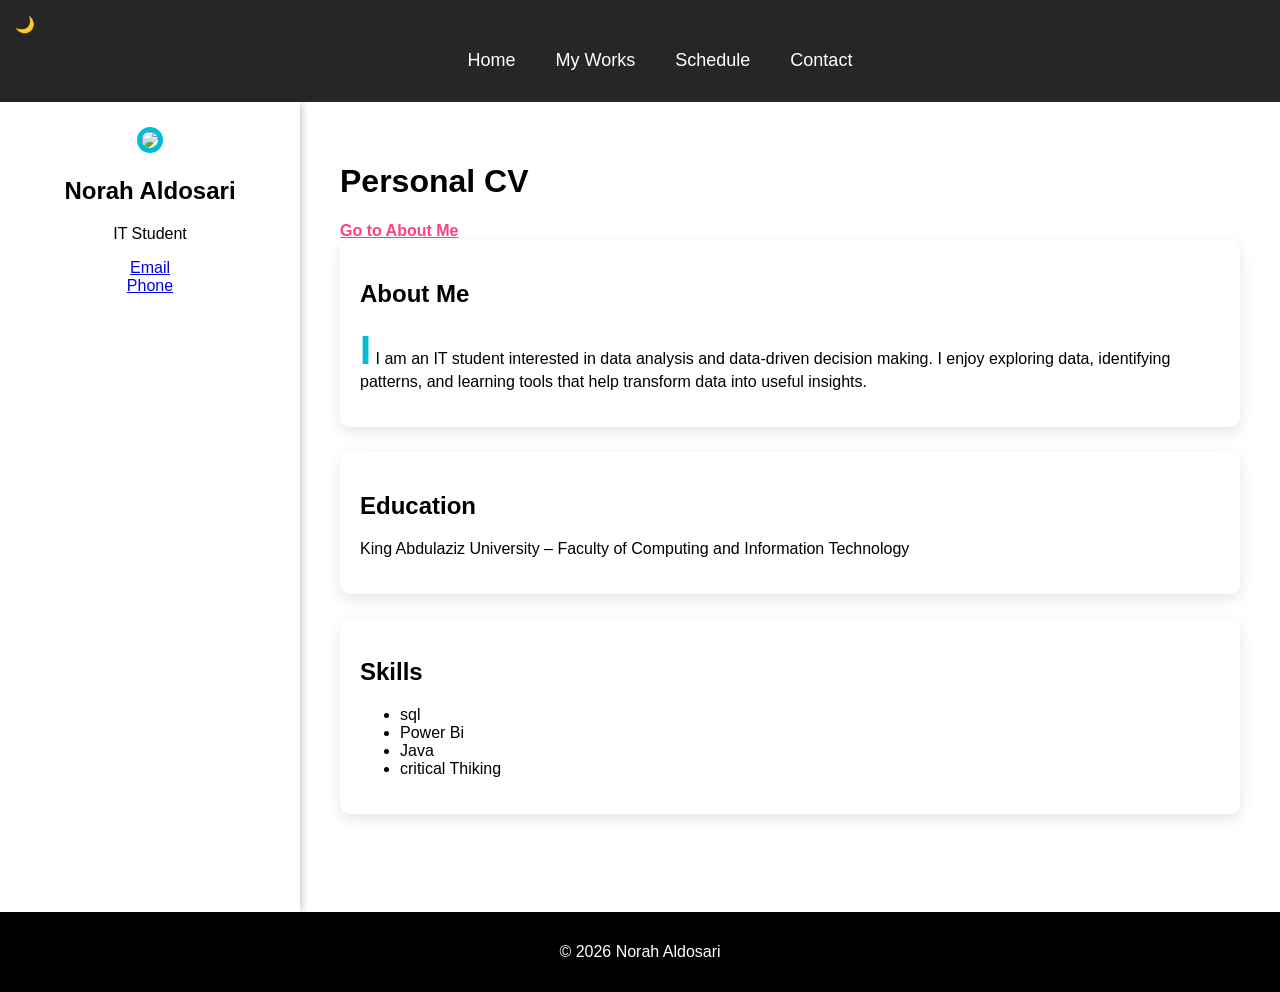
==== index.html @ eb4a22f7 "Add files via upload" ====
<!DOCTYPE html>
<html>
<head>
<meta charset="UTF-8">
<title>Norah Aldosari | CV</title>
<link rel="stylesheet" href="style.css">
</head>
<script>
function toggleDark() {
    document.body.classList.toggle("dark");
}
</script>
<body>

<header>
<nav>
    <span class="toggle-btn" onclick="toggleDark()">🌙</span>
<ul>
    

<li><a href="index.html">Home</a></li>
<li> <a href="myworks.html">My Works</a></li>
<li><a href="schedule.html">Schedule</a></li>
<li><a href="contact.html">Contact</a></li>
</ul>
</nav>
</header>

<div class="container">

<aside class="sidebar">

<img src="images/profile.jpg" class="profile">

<h2>Norah Aldosari</h2>
<p>IT Student</p>

<a href="mailto:noram4498@email.com">Email</a><br>
<a href="tel:+966500000000">Phone</a>


</aside>

<main>

<h1>Personal CV</h1>

<a href="#about" class="fragment">Go to About Me</a>

<section id="about">
<h2>About Me</h2>

<p class="about">
      I I am an IT student interested in data analysis and data-driven decision making. I enjoy exploring data, identifying patterns, and learning tools that help transform data into useful insights.
</p>

</section>

<section>

<h2>Education</h2>
<p>King Abdulaziz University – Faculty of Computing and Information Technology</p>

</section>

<section>

<h2>Skills</h2>

<ul>
<li>sql</li>
<li>Power Bi</li>
<li>Java</li>
<li>critical Thiking</li>

</ul>

</section>

</main>

</div>

<footer>
<p>© 2026 Norah Aldosari</p>
</footer>

</body>
</html>
---- style.css ----
body{
margin:0;
font-family:'Segoe UI',sans-serif;
background-image:url("images/bg.jpg");
background-size:cover;
background-attachment:fixed;
}

header{
position:sticky;
top:0;
background:rgba(0,0,0,0.85);
padding:15px;
}

nav ul{
display:flex;
justify-content:center;
gap:40px;
list-style:none;
}

nav a{
color:white;
text-decoration:none;
font-size:18px;
transition:0.3s;
}

nav a:hover{
color:#00e5ff;
}

.container{
display:flex;
min-height:90vh;
}

.sidebar{
width:250px;
background:white;
text-align:center;
padding:25px;
box-shadow:0 0 10px rgba(0,0,0,0.3);
}

.profile{
width:150px;
border-radius:50%;
border:5px solid #00bcd4;
transition:0.4s;
}

.profile:hover{
transform:scale(1.1);
}

main{
flex:1;
padding:40px;
}

section{
background:white;
padding:20px;
margin-bottom:25px;
border-radius:10px;
box-shadow:0 5px 15px rgba(0,0,0,0.1);
}

.about::first-letter{
font-size:40px;
color:#00bcd4;
font-weight:bold;
}

.fragment{
color:#ff4081;
font-weight:bold;
}

table{
width:100%;
border-collapse:collapse;
margin-top:20px;
background:white;
}

th{
background:#00bcd4;
color:white;
}

th,td{
padding:12px;
border:1px solid #ddd;
text-align:center;
}

tr:nth-child(odd){
background:#f2f2f2;
}

tr:hover{
background:#e0f7fa;
}

input, textarea{
width:100%;
padding:10px;
margin-top:5px;
margin-bottom:15px;
border-radius:5px;
border:1px solid #ccc;
}

button{
background:#00bcd4;
color:white;
border:none;
padding:12px 20px;
border-radius:5px;
cursor:pointer;
font-size:16px;
transition:0.3s;
}

button:hover{
background:#007c91;
}

footer{
background:black;
color:white;
text-align:center;
padding:15px;

}body.dark {
  background: #121212;
  color: #eee;
  transition: background 0.3s ease, color 0.3s ease;
}
body.dark header {
  background: rgba(0,0,0,0.95);
  color: #eee;
}
body.dark .sidebar {
  background: #1e1e1e;
  color: white;
}
body.dark section {
  background: #1e1e1e;
  color: white;
}
body.dark .card {
  background: #1e1e1e;
  color: white;
}
body.dark table {
  background: #1e1e1e;
  color: white;
}
body.dark th {
  background: #007c91;
}
body.dark td {
  border-color: #444;
}
body.dark input,
body.dark textarea {
  background: #2a2a2a;
  color: white;
  border: 1px solid #555;
}
body.dark footer {
  background: #000;
}
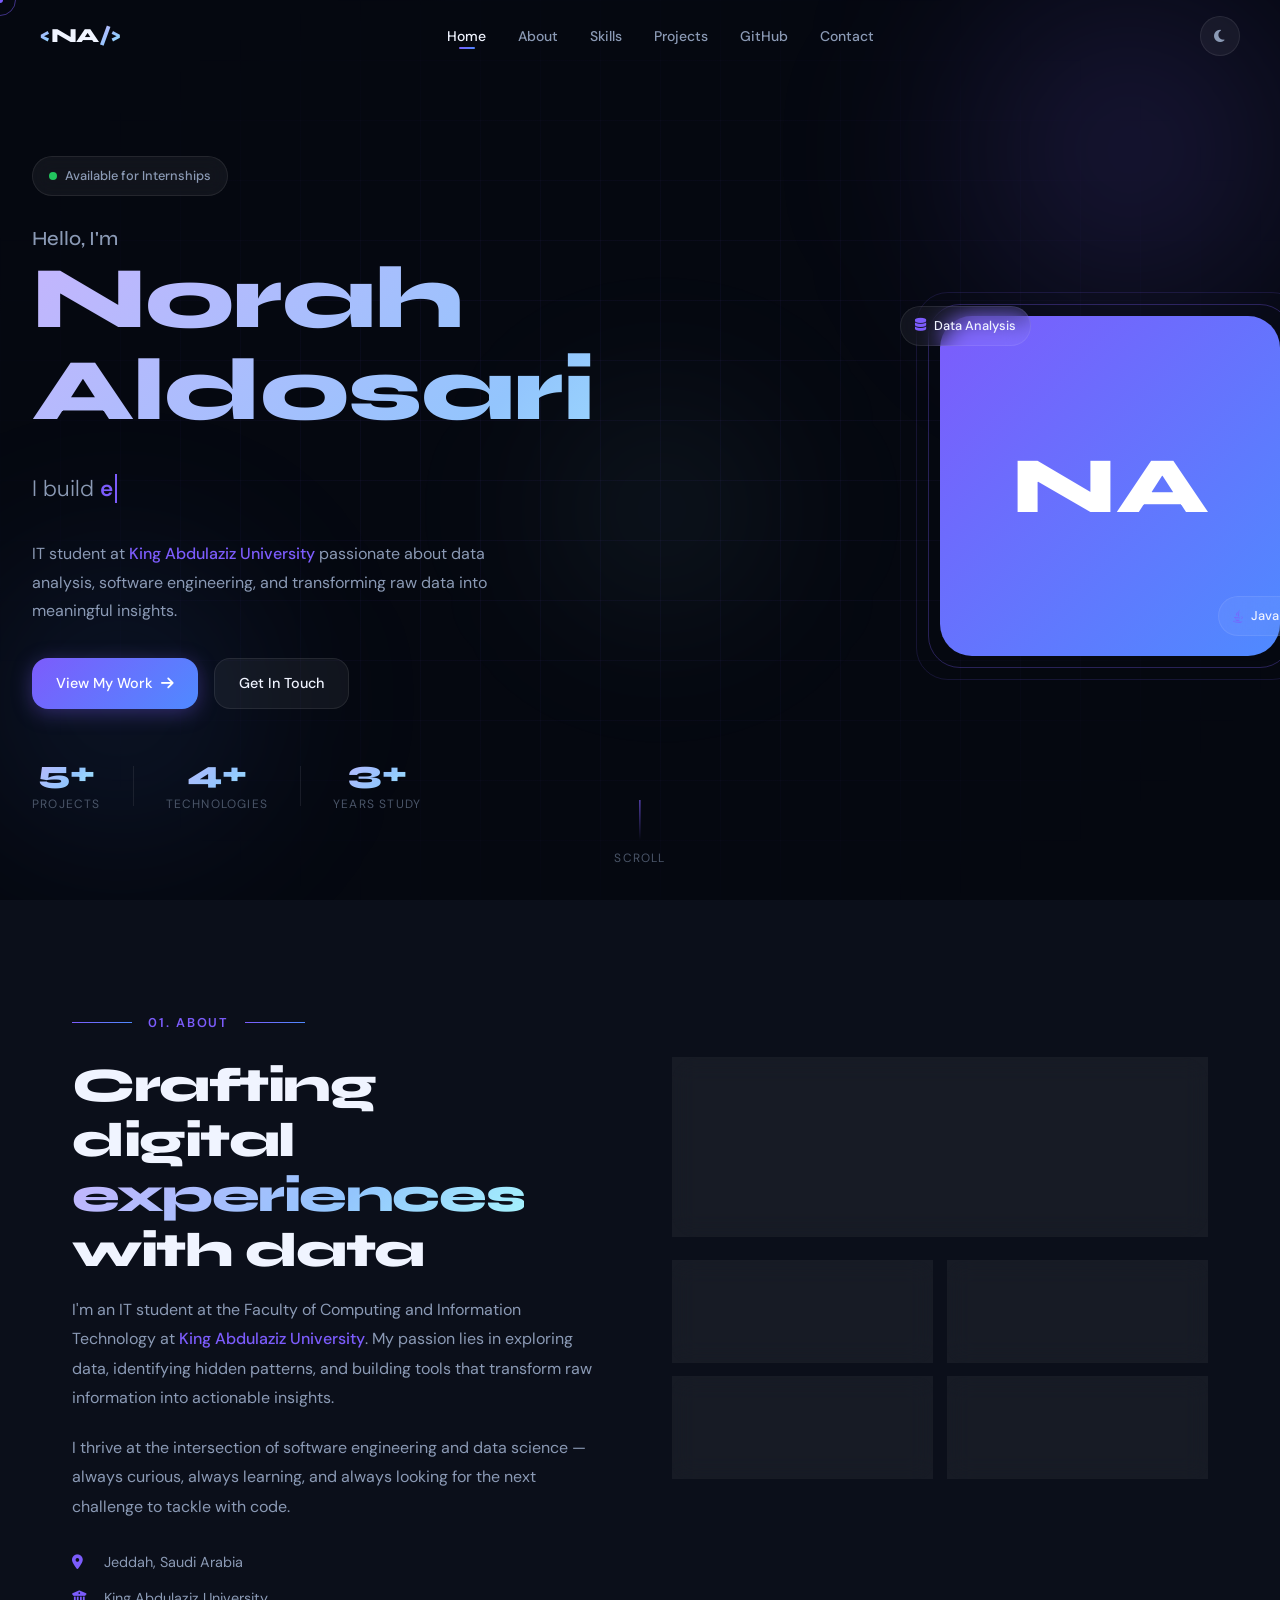
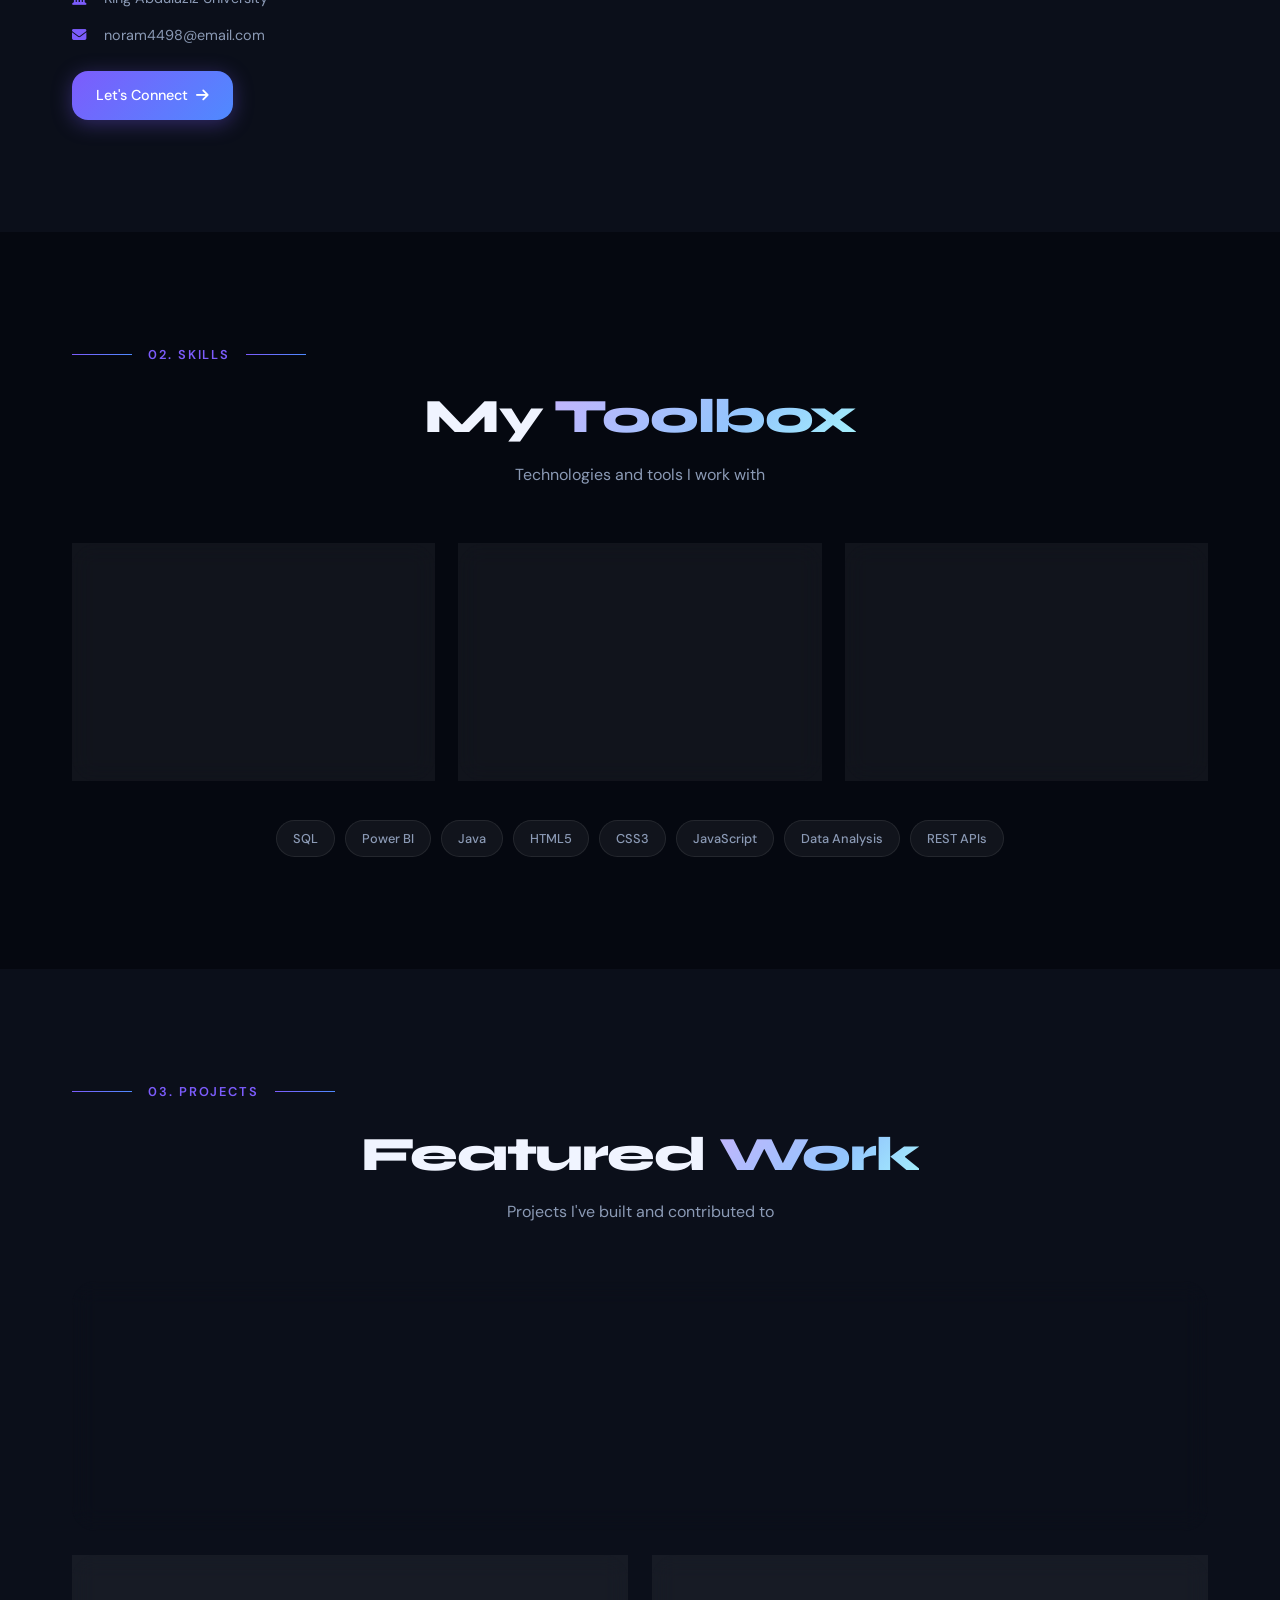
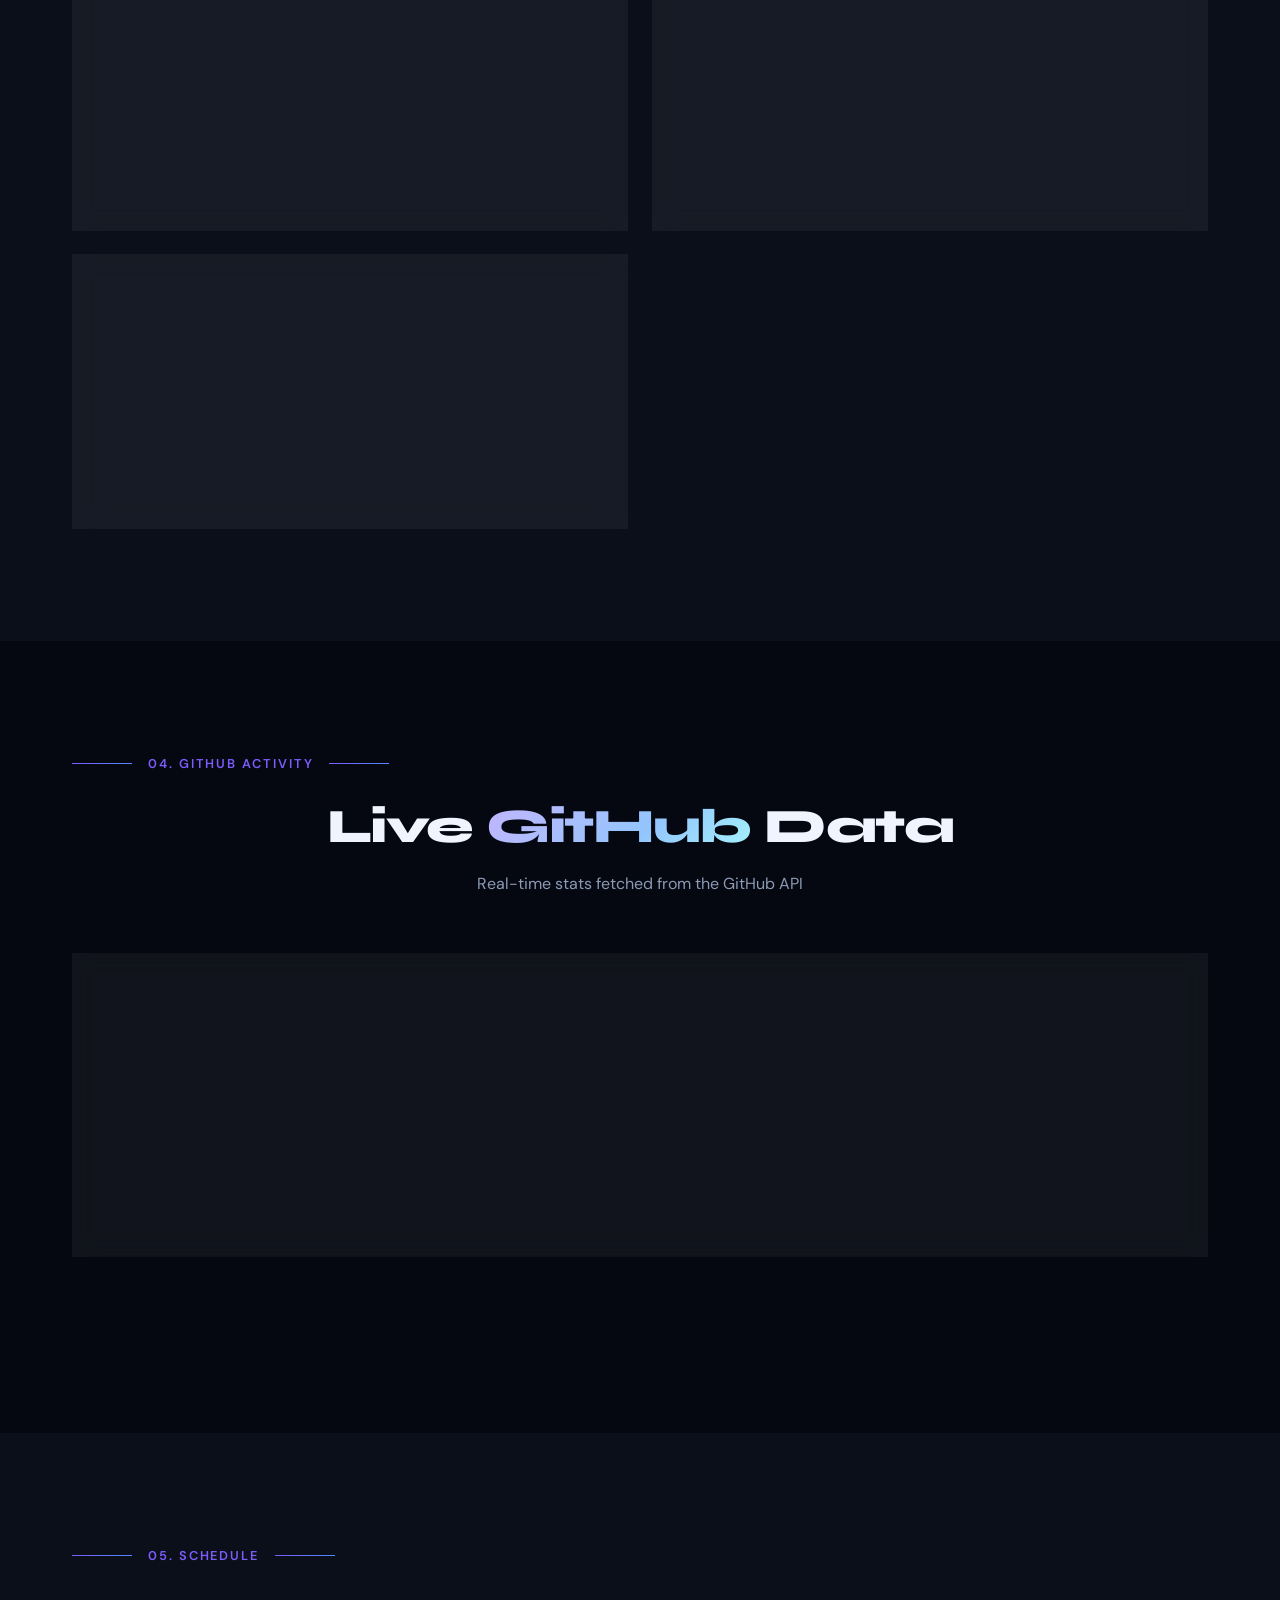
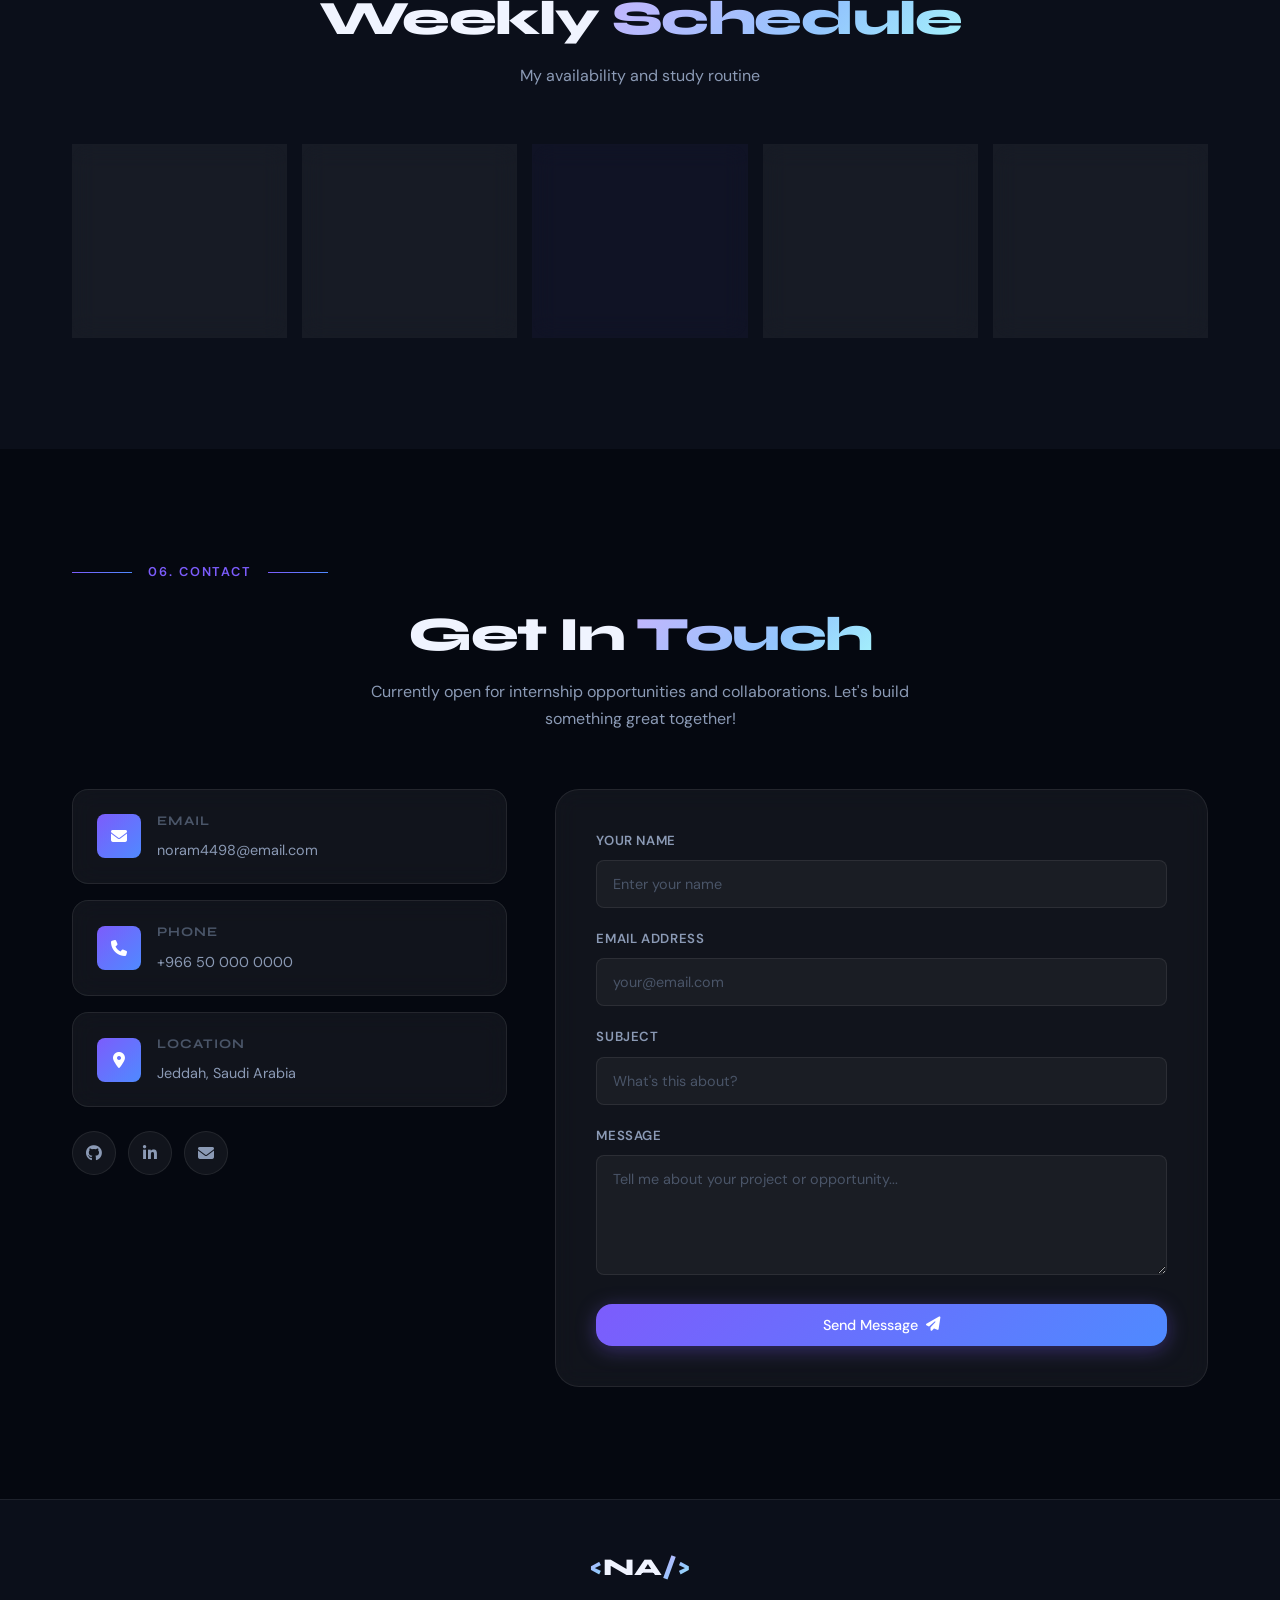
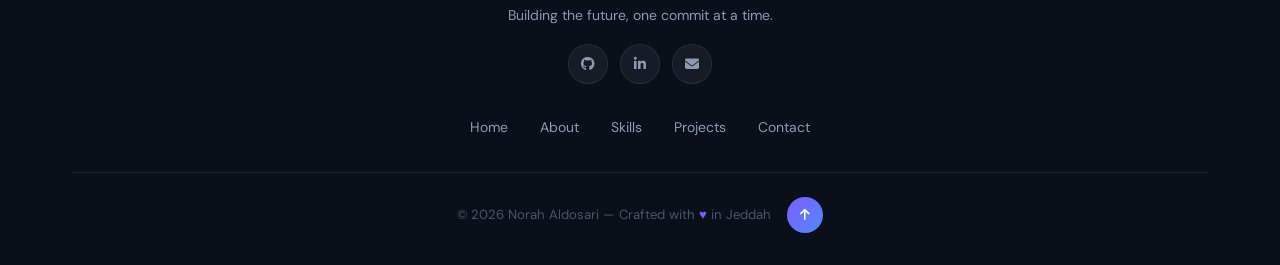
==== commit cf3a038c: "Add files via upload" ====
--- a/index.html
+++ b/index.html
@@ -1,90 +1,599 @@
-
-<!DOCTYPE html>
-<html>
-<head>
-<meta charset="UTF-8">
-<title>Norah Aldosari | CV</title>
-<link rel="stylesheet" href="style.css">
-</head>
-<script>
-function toggleDark() {
-    document.body.classList.toggle("dark");
-}
-</script>
-<body>
-
-<header>
-<nav>
-    <span class="toggle-btn" onclick="toggleDark()">🌙</span>
-<ul>
-    
-
-<li><a href="index.html">Home</a></li>
-<li> <a href="myworks.html">My Works</a></li>
-<li><a href="schedule.html">Schedule</a></li>
-<li><a href="contact.html">Contact</a></li>
-</ul>
-</nav>
-</header>
-
-<div class="container">
-
-<aside class="sidebar">
-
-<img src="images/profile.jpg" class="profile">
-
-<h2>Norah Aldosari</h2>
-<p>IT Student</p>
-
-<a href="mailto:noram4498@email.com">Email</a><br>
-<a href="tel:+966500000000">Phone</a>
-
-
-</aside>
-
-<main>
-
-<h1>Personal CV</h1>
-
-<a href="#about" class="fragment">Go to About Me</a>
-
-<section id="about">
-<h2>About Me</h2>
-
-<p class="about">
-      I I am an IT student interested in data analysis and data-driven decision making. I enjoy exploring data, identifying patterns, and learning tools that help transform data into useful insights.
-</p>
-
-</section>
-
-<section>
-
-<h2>Education</h2>
-<p>King Abdulaziz University – Faculty of Computing and Information Technology</p>
-
-</section>
-
-<section>
-
-<h2>Skills</h2>
-
-<ul>
-<li>sql</li>
-<li>Power Bi</li>
-<li>Java</li>
-<li>critical Thiking</li>
-
-</ul>
-
-</section>
-
-</main>
-
-</div>
-
-<footer>
-<p>© 2026 Norah Aldosari</p>
-</footer>
-
-</body>
-</html>+<!DOCTYPE html>
+<html lang="en" data-theme="dark">
+<head>
+  <meta charset="UTF-8" />
+  <meta name="viewport" content="width=device-width, initial-scale=1.0" />
+  <title>Norah Aldosari — Software Engineer</title>
+  <link rel="preconnect" href="https://fonts.googleapis.com" />
+  <link rel="preconnect" href="https://fonts.gstatic.com" crossorigin />
+  <link href="https://fonts.googleapis.com/css2?family=Syne:wght@400;600;700;800&family=DM+Sans:ital,wght@0,300;0,400;0,500;1,300&display=swap" rel="stylesheet" />
+  <link rel="stylesheet" href="https://cdnjs.cloudflare.com/ajax/libs/font-awesome/6.5.0/css/all.min.css" />
+  <link rel="stylesheet" href="style.css" />
+</head>
+<body>
+  <!-- Loading Screen -->
+  <div id="loader" class="loader">
+    <div class="loader-inner">
+      <div class="loader-logo">NA</div>
+      <div class="loader-bar"><div class="loader-fill"></div></div>
+    </div>
+  </div>
+
+  <!-- Custom Cursor -->
+  <div class="cursor-dot" id="cursorDot"></div>
+  <div class="cursor-ring" id="cursorRing"></div>
+
+  <!-- Navbar -->
+  <nav class="navbar" id="navbar">
+    <div class="nav-container">
+      <a href="#home" class="nav-logo">
+        <span class="logo-bracket">&lt;</span>NA<span class="logo-bracket">/&gt;</span>
+      </a>
+      <ul class="nav-links" id="navLinks">
+        <li><a href="#home" class="nav-link active" data-section="home">Home</a></li>
+        <li><a href="#about" class="nav-link" data-section="about">About</a></li>
+        <li><a href="#skills" class="nav-link" data-section="skills">Skills</a></li>
+        <li><a href="#projects" class="nav-link" data-section="projects">Projects</a></li>
+        <li><a href="#github" class="nav-link" data-section="github">GitHub</a></li>
+        <li><a href="#contact" class="nav-link" data-section="contact">Contact</a></li>
+      </ul>
+      <div class="nav-right">
+        <button class="theme-toggle" id="themeToggle" aria-label="Toggle theme">
+          <i class="fas fa-moon" id="themeIcon"></i>
+        </button>
+        <button class="hamburger" id="hamburger" aria-label="Menu">
+          <span></span><span></span><span></span>
+        </button>
+      </div>
+    </div>
+  </nav>
+
+  <!-- Hero Section -->
+  <section id="home" class="hero">
+    <div class="hero-bg">
+      <div class="hero-grid"></div>
+      <div class="orb orb-1"></div>
+      <div class="orb orb-2"></div>
+      <div class="orb orb-3"></div>
+    </div>
+    <div class="hero-container">
+      <div class="hero-badge reveal">
+        <span class="badge-dot"></span>
+        Available for Internships
+      </div>
+      <h1 class="hero-title reveal">
+        <span class="hero-greeting">Hello, I'm</span>
+        <span class="hero-name">Norah<br>Aldosari</span>
+      </h1>
+      <div class="hero-roles reveal">
+        <span class="role-static">I build </span>
+        <span class="role-dynamic" id="roleDynamic"></span>
+      </div>
+      <p class="hero-desc reveal">
+        IT student at <span class="highlight">King Abdulaziz University</span> passionate about 
+        data analysis, software engineering, and transforming raw data into meaningful insights.
+      </p>
+      <div class="hero-cta reveal">
+        <a href="#projects" class="btn btn-primary">
+          <span>View My Work</span>
+          <i class="fas fa-arrow-right"></i>
+        </a>
+        <a href="#contact" class="btn btn-ghost">
+          <span>Get In Touch</span>
+        </a>
+      </div>
+      <div class="hero-stats reveal">
+        <div class="stat">
+          <span class="stat-num" data-target="5">0</span>
+          <span class="stat-label">Projects</span>
+        </div>
+        <div class="stat-divider"></div>
+        <div class="stat">
+          <span class="stat-num" data-target="4">0</span>
+          <span class="stat-label">Technologies</span>
+        </div>
+        <div class="stat-divider"></div>
+        <div class="stat">
+          <span class="stat-num" data-target="3">0</span>
+          <span class="stat-label">Years Study</span>
+        </div>
+      </div>
+    </div>
+    <div class="hero-image reveal">
+      <div class="image-frame">
+        <img src="https://norahmohsenaldosari.github.io/-Personal-Portfolio-with-API-/images/profile.jpg" alt="Norah Aldosari" class="profile-img" onerror="this.style.display='none';document.querySelector('.img-fallback').style.display='flex'" />
+        <div class="img-fallback" style="display:none">
+          <span>NA</span>
+        </div>
+        <div class="image-ring ring-1"></div>
+        <div class="image-ring ring-2"></div>
+        <div class="float-tag tag-1">
+          <i class="fas fa-database"></i>
+          <span>Data Analysis</span>
+        </div>
+        <div class="float-tag tag-2">
+          <i class="fab fa-java"></i>
+          <span>Java Dev</span>
+        </div>
+      </div>
+    </div>
+    <div class="scroll-indicator">
+      <div class="scroll-line"></div>
+      <span>Scroll</span>
+    </div>
+  </section>
+
+  <!-- About Section -->
+  <section id="about" class="section about">
+    <div class="container">
+      <div class="section-label reveal">
+        <span class="label-line"></span>
+        <span>01. About</span>
+        <span class="label-line"></span>
+      </div>
+      <div class="about-grid">
+        <div class="about-text reveal">
+          <h2 class="section-title">Crafting digital<br><em>experiences</em> with data</h2>
+          <p class="about-para">
+            I'm an IT student at the Faculty of Computing and Information Technology at 
+            <strong>King Abdulaziz University</strong>. My passion lies in exploring data, 
+            identifying hidden patterns, and building tools that transform raw information 
+            into actionable insights.
+          </p>
+          <p class="about-para">
+            I thrive at the intersection of software engineering and data science — 
+            always curious, always learning, and always looking for the next challenge 
+            to tackle with code.
+          </p>
+          <div class="about-details">
+            <div class="detail-item">
+              <i class="fas fa-map-marker-alt"></i>
+              <span>Jeddah, Saudi Arabia</span>
+            </div>
+            <div class="detail-item">
+              <i class="fas fa-university"></i>
+              <span>King Abdulaziz University</span>
+            </div>
+            <div class="detail-item">
+              <i class="fas fa-envelope"></i>
+              <a href="mailto:noram4498@email.com">noram4498@email.com</a>
+            </div>
+          </div>
+          <a href="#contact" class="btn btn-primary mt-2">
+            <span>Let's Connect</span>
+            <i class="fas fa-arrow-right"></i>
+          </a>
+        </div>
+        <div class="about-edu reveal">
+          <div class="edu-card glass">
+            <div class="edu-icon"><i class="fas fa-graduation-cap"></i></div>
+            <div class="edu-content">
+              <h4>Bachelor in Information Technology</h4>
+              <p>King Abdulaziz University</p>
+              <p class="edu-faculty">Faculty of Computing and Information Technology</p>
+              <span class="edu-badge">In Progress</span>
+            </div>
+          </div>
+          <div class="interests-grid">
+            <div class="interest-card glass">
+              <i class="fas fa-chart-bar"></i>
+              <span>Data Analysis</span>
+            </div>
+            <div class="interest-card glass">
+              <i class="fas fa-code"></i>
+              <span>Software Dev</span>
+            </div>
+            <div class="interest-card glass">
+              <i class="fas fa-brain"></i>
+              <span>Critical Thinking</span>
+            </div>
+            <div class="interest-card glass">
+              <i class="fas fa-database"></i>
+              <span>Databases</span>
+            </div>
+          </div>
+        </div>
+      </div>
+    </div>
+  </section>
+
+  <!-- Skills Section -->
+  <section id="skills" class="section skills">
+    <div class="container">
+      <div class="section-label reveal">
+        <span class="label-line"></span>
+        <span>02. Skills</span>
+        <span class="label-line"></span>
+      </div>
+      <h2 class="section-title centered reveal">My <em>Toolbox</em></h2>
+      <p class="section-sub reveal">Technologies and tools I work with</p>
+      <div class="skills-grid reveal">
+        <div class="skill-category glass">
+          <div class="skill-cat-header">
+            <i class="fas fa-database"></i>
+            <h3>Data & Analytics</h3>
+          </div>
+          <div class="skill-items">
+            <div class="skill-item">
+              <div class="skill-info">
+                <img src="https://cdn.jsdelivr.net/gh/devicons/devicon/icons/mysql/mysql-original.svg" alt="SQL" class="skill-icon-img" />
+                <span>SQL</span>
+              </div>
+              <div class="skill-bar">
+                <div class="skill-fill" data-width="85"></div>
+              </div>
+              <span class="skill-pct">85%</span>
+            </div>
+            <div class="skill-item">
+              <div class="skill-info">
+                <i class="fas fa-chart-pie skill-icon"></i>
+                <span>Power BI</span>
+              </div>
+              <div class="skill-bar">
+                <div class="skill-fill" data-width="80"></div>
+              </div>
+              <span class="skill-pct">80%</span>
+            </div>
+          </div>
+        </div>
+        <div class="skill-category glass">
+          <div class="skill-cat-header">
+            <i class="fas fa-code"></i>
+            <h3>Programming</h3>
+          </div>
+          <div class="skill-items">
+            <div class="skill-item">
+              <div class="skill-info">
+                <img src="https://cdn.jsdelivr.net/gh/devicons/devicon/icons/java/java-original.svg" alt="Java" class="skill-icon-img" />
+                <span>Java</span>
+              </div>
+              <div class="skill-bar">
+                <div class="skill-fill" data-width="75"></div>
+              </div>
+              <span class="skill-pct">75%</span>
+            </div>
+            <div class="skill-item">
+              <div class="skill-info">
+                <img src="https://cdn.jsdelivr.net/gh/devicons/devicon/icons/html5/html5-original.svg" alt="HTML" class="skill-icon-img" />
+                <span>HTML / CSS</span>
+              </div>
+              <div class="skill-bar">
+                <div class="skill-fill" data-width="70"></div>
+              </div>
+              <span class="skill-pct">70%</span>
+            </div>
+          </div>
+        </div>
+        <div class="skill-category glass">
+          <div class="skill-cat-header">
+            <i class="fas fa-lightbulb"></i>
+            <h3>Soft Skills</h3>
+          </div>
+          <div class="skill-items">
+            <div class="skill-item">
+              <div class="skill-info">
+                <i class="fas fa-brain skill-icon"></i>
+                <span>Critical Thinking</span>
+              </div>
+              <div class="skill-bar">
+                <div class="skill-fill" data-width="90"></div>
+              </div>
+              <span class="skill-pct">90%</span>
+            </div>
+            <div class="skill-item">
+              <div class="skill-info">
+                <i class="fas fa-users skill-icon"></i>
+                <span>Collaboration</span>
+              </div>
+              <div class="skill-bar">
+                <div class="skill-fill" data-width="85"></div>
+              </div>
+              <span class="skill-pct">85%</span>
+            </div>
+          </div>
+        </div>
+      </div>
+
+      <!-- Tech Tags -->
+      <div class="tech-tags reveal">
+        <span class="tech-tag">SQL</span>
+        <span class="tech-tag">Power BI</span>
+        <span class="tech-tag">Java</span>
+        <span class="tech-tag">HTML5</span>
+        <span class="tech-tag">CSS3</span>
+        <span class="tech-tag">JavaScript</span>
+        <span class="tech-tag">Data Analysis</span>
+        <span class="tech-tag">REST APIs</span>
+      </div>
+    </div>
+  </section>
+
+  <!-- Projects Section -->
+  <section id="projects" class="section projects">
+    <div class="container">
+      <div class="section-label reveal">
+        <span class="label-line"></span>
+        <span>03. Projects</span>
+        <span class="label-line"></span>
+      </div>
+      <h2 class="section-title centered reveal">Featured <em>Work</em></h2>
+      <p class="section-sub reveal">Projects I've built and contributed to</p>
+
+      <div class="projects-grid reveal">
+        <!-- Project 1 -->
+        <div class="project-card glass featured">
+          <div class="project-top">
+            <div class="project-icon"><i class="fas fa-folder-open"></i></div>
+            <div class="project-links">
+              <a href="https://norahmohsenaldosari.github.io/-Personal-Portfolio-with-API-/" target="_blank" class="proj-link" title="Live Demo">
+                <i class="fas fa-external-link-alt"></i>
+              </a>
+              <a href="https://github.com/norahmohsenaldosari" target="_blank" class="proj-link" title="GitHub">
+                <i class="fab fa-github"></i>
+              </a>
+            </div>
+          </div>
+          <h3 class="project-title">Personal Portfolio with API</h3>
+          <p class="project-desc">
+            A responsive personal portfolio website that integrates live GitHub API data, 
+            showcasing repositories, commits, and contribution stats in real time.
+          </p>
+          <div class="project-tags">
+            <span>HTML</span><span>CSS</span><span>JavaScript</span><span>GitHub API</span>
+          </div>
+          <div class="project-featured-badge">Featured</div>
+        </div>
+
+        <!-- Project 2 -->
+        <div class="project-card glass">
+          <div class="project-top">
+            <div class="project-icon"><i class="fas fa-chart-line"></i></div>
+            <div class="project-links">
+              <a href="#" class="proj-link" title="View Project">
+                <i class="fas fa-external-link-alt"></i>
+              </a>
+            </div>
+          </div>
+          <h3 class="project-title">Data Dashboard</h3>
+          <p class="project-desc">
+            Interactive Power BI dashboard for visualizing complex datasets, 
+            enabling data-driven decisions through intuitive charts and KPIs.
+          </p>
+          <div class="project-tags">
+            <span>Power BI</span><span>SQL</span><span>Data Analysis</span>
+          </div>
+        </div>
+
+        <!-- Project 3 -->
+        <div class="project-card glass">
+          <div class="project-top">
+            <div class="project-icon"><i class="fab fa-java"></i></div>
+            <div class="project-links">
+              <a href="#" class="proj-link">
+                <i class="fab fa-github"></i>
+              </a>
+            </div>
+          </div>
+          <h3 class="project-title">Java Application</h3>
+          <p class="project-desc">
+            Object-oriented Java application demonstrating core CS principles 
+            including data structures, algorithms, and clean code architecture.
+          </p>
+          <div class="project-tags">
+            <span>Java</span><span>OOP</span><span>Algorithms</span>
+          </div>
+        </div>
+
+        <!-- Project 4 -->
+        <div class="project-card glass">
+          <div class="project-top">
+            <div class="project-icon"><i class="fas fa-database"></i></div>
+            <div class="project-links">
+              <a href="#" class="proj-link">
+                <i class="fas fa-external-link-alt"></i>
+              </a>
+            </div>
+          </div>
+          <h3 class="project-title">SQL Analytics Project</h3>
+          <p class="project-desc">
+            Complex SQL queries and stored procedures for analyzing large datasets, 
+            with optimized joins, aggregations, and performance tuning.
+          </p>
+          <div class="project-tags">
+            <span>SQL</span><span>Database</span><span>Analytics</span>
+          </div>
+        </div>
+      </div>
+    </div>
+  </section>
+
+  <!-- GitHub API Section -->
+  <section id="github" class="section github-section">
+    <div class="container">
+      <div class="section-label reveal">
+        <span class="label-line"></span>
+        <span>04. GitHub Activity</span>
+        <span class="label-line"></span>
+      </div>
+      <h2 class="section-title centered reveal">Live <em>GitHub</em> Data</h2>
+      <p class="section-sub reveal">Real-time stats fetched from the GitHub API</p>
+
+      <div class="github-profile-card glass reveal" id="githubProfile">
+        <div class="gh-loading">
+          <div class="loading-spinner"></div>
+          <span>Fetching GitHub data...</span>
+        </div>
+      </div>
+
+      <div class="repos-grid reveal" id="reposGrid">
+        <!-- Populated by JS -->
+      </div>
+
+      <div class="commits-section reveal" id="commitsSection" style="display:none">
+        <h3 class="subsection-title">Recent Commits</h3>
+        <div id="commitsList" class="commits-list"></div>
+      </div>
+    </div>
+  </section>
+
+  <!-- Schedule / Availability -->
+  <section id="schedule" class="section schedule-section">
+    <div class="container">
+      <div class="section-label reveal">
+        <span class="label-line"></span>
+        <span>05. Schedule</span>
+        <span class="label-line"></span>
+      </div>
+      <h2 class="section-title centered reveal">Weekly <em>Schedule</em></h2>
+      <p class="section-sub reveal">My availability and study routine</p>
+      <div class="schedule-grid reveal" id="scheduleGrid">
+        <div class="schedule-card glass">
+          <div class="day-header">Sunday</div>
+          <div class="schedule-items">
+            <div class="sch-item"><span class="sch-time">9:00 AM</span><span class="sch-task">Data Structures</span></div>
+            <div class="sch-item"><span class="sch-time">2:00 PM</span><span class="sch-task">SQL Practice</span></div>
+          </div>
+        </div>
+        <div class="schedule-card glass">
+          <div class="day-header">Monday</div>
+          <div class="schedule-items">
+            <div class="sch-item"><span class="sch-time">10:00 AM</span><span class="sch-task">Java Programming</span></div>
+            <div class="sch-item"><span class="sch-time">3:00 PM</span><span class="sch-task">Power BI</span></div>
+          </div>
+        </div>
+        <div class="schedule-card glass active-day">
+          <div class="day-header">Tuesday</div>
+          <div class="schedule-items">
+            <div class="sch-item"><span class="sch-time">9:00 AM</span><span class="sch-task">University Lectures</span></div>
+            <div class="sch-item"><span class="sch-time">4:00 PM</span><span class="sch-task">Project Work</span></div>
+          </div>
+        </div>
+        <div class="schedule-card glass">
+          <div class="day-header">Wednesday</div>
+          <div class="schedule-items">
+            <div class="sch-item"><span class="sch-time">11:00 AM</span><span class="sch-task">Algorithm Study</span></div>
+            <div class="sch-item"><span class="sch-time">5:00 PM</span><span class="sch-task">Open Source</span></div>
+          </div>
+        </div>
+        <div class="schedule-card glass">
+          <div class="day-header">Thursday</div>
+          <div class="schedule-items">
+            <div class="sch-item"><span class="sch-time">10:00 AM</span><span class="sch-task">Data Analysis</span></div>
+            <div class="sch-item"><span class="sch-time">2:00 PM</span><span class="sch-task">Portfolio Update</span></div>
+          </div>
+        </div>
+      </div>
+    </div>
+  </section>
+
+  <!-- Contact Section -->
+  <section id="contact" class="section contact">
+    <div class="container">
+      <div class="section-label reveal">
+        <span class="label-line"></span>
+        <span>06. Contact</span>
+        <span class="label-line"></span>
+      </div>
+      <h2 class="section-title centered reveal">Get In <em>Touch</em></h2>
+      <p class="section-sub reveal">
+        Currently open for internship opportunities and collaborations.
+        Let's build something great together!
+      </p>
+      <div class="contact-grid reveal">
+        <div class="contact-info">
+          <div class="contact-card glass">
+            <div class="contact-icon"><i class="fas fa-envelope"></i></div>
+            <div>
+              <h4>Email</h4>
+              <a href="mailto:noram4498@email.com">noram4498@email.com</a>
+            </div>
+          </div>
+          <div class="contact-card glass">
+            <div class="contact-icon"><i class="fas fa-phone"></i></div>
+            <div>
+              <h4>Phone</h4>
+              <a href="tel:+966500000000">+966 50 000 0000</a>
+            </div>
+          </div>
+          <div class="contact-card glass">
+            <div class="contact-icon"><i class="fas fa-map-marker-alt"></i></div>
+            <div>
+              <h4>Location</h4>
+              <span>Jeddah, Saudi Arabia</span>
+            </div>
+          </div>
+          <div class="social-links">
+            <a href="https://github.com/norahmohsenaldosari" target="_blank" class="social-btn" aria-label="GitHub">
+              <i class="fab fa-github"></i>
+            </a>
+            <a href="https://linkedin.com" target="_blank" class="social-btn" aria-label="LinkedIn">
+              <i class="fab fa-linkedin-in"></i>
+            </a>
+            <a href="mailto:noram4498@email.com" class="social-btn" aria-label="Email">
+              <i class="fas fa-envelope"></i>
+            </a>
+          </div>
+        </div>
+        <form class="contact-form glass" id="contactForm" onsubmit="handleFormSubmit(event)">
+          <div class="form-group">
+            <label for="name">Your Name</label>
+            <input type="text" id="name" name="name" placeholder="Enter your name" required />
+          </div>
+          <div class="form-group">
+            <label for="email">Email Address</label>
+            <input type="email" id="email" name="email" placeholder="your@email.com" required />
+          </div>
+          <div class="form-group">
+            <label for="subject">Subject</label>
+            <input type="text" id="subject" name="subject" placeholder="What's this about?" />
+          </div>
+          <div class="form-group">
+            <label for="message">Message</label>
+            <textarea id="message" name="message" rows="5" placeholder="Tell me about your project or opportunity..." required></textarea>
+          </div>
+          <button type="submit" class="btn btn-primary full-width">
+            <span>Send Message</span>
+            <i class="fas fa-paper-plane"></i>
+          </button>
+          <div class="form-success" id="formSuccess" style="display:none">
+            <i class="fas fa-check-circle"></i>
+            <span>Message sent successfully! I'll get back to you soon.</span>
+          </div>
+        </form>
+      </div>
+    </div>
+  </section>
+
+  <!-- Footer -->
+  <footer class="footer">
+    <div class="footer-container">
+      <div class="footer-top">
+        <a href="#home" class="footer-logo">
+          <span class="logo-bracket">&lt;</span>NA<span class="logo-bracket">/&gt;</span>
+        </a>
+        <p class="footer-tagline">Building the future, one commit at a time.</p>
+        <div class="footer-social">
+          <a href="https://github.com/norahmohsenaldosari" target="_blank" aria-label="GitHub"><i class="fab fa-github"></i></a>
+          <a href="#" target="_blank" aria-label="LinkedIn"><i class="fab fa-linkedin-in"></i></a>
+          <a href="mailto:noram4498@email.com" aria-label="Email"><i class="fas fa-envelope"></i></a>
+        </div>
+      </div>
+      <div class="footer-nav">
+        <a href="#home">Home</a>
+        <a href="#about">About</a>
+        <a href="#skills">Skills</a>
+        <a href="#projects">Projects</a>
+        <a href="#contact">Contact</a>
+      </div>
+      <div class="footer-bottom">
+        <p>© 2026 Norah Aldosari — Crafted with <span class="heart">♥</span> in Jeddah</p>
+        <a href="#home" class="back-to-top" id="backToTop">
+          <i class="fas fa-arrow-up"></i>
+        </a>
+      </div>
+    </div>
+  </footer>
+
+  <script src="script.js"></script>
+</body>
+</html>
--- a/style.css
+++ b/style.css
@@ -1,178 +1,1761 @@
-
-body{
-margin:0;
-font-family:'Segoe UI',sans-serif;
-background-image:url("images/bg.jpg");
-background-size:cover;
-background-attachment:fixed;
-}
-
-header{
-position:sticky;
-top:0;
-background:rgba(0,0,0,0.85);
-padding:15px;
-}
-
-nav ul{
-display:flex;
-justify-content:center;
-gap:40px;
-list-style:none;
-}
-
-nav a{
-color:white;
-text-decoration:none;
-font-size:18px;
-transition:0.3s;
-}
-
-nav a:hover{
-color:#00e5ff;
-}
-
-.container{
-display:flex;
-min-height:90vh;
-}
-
-.sidebar{
-width:250px;
-background:white;
-text-align:center;
-padding:25px;
-box-shadow:0 0 10px rgba(0,0,0,0.3);
-}
-
-.profile{
-width:150px;
-border-radius:50%;
-border:5px solid #00bcd4;
-transition:0.4s;
-}
-
-.profile:hover{
-transform:scale(1.1);
-}
-
-main{
-flex:1;
-padding:40px;
-}
-
-section{
-background:white;
-padding:20px;
-margin-bottom:25px;
-border-radius:10px;
-box-shadow:0 5px 15px rgba(0,0,0,0.1);
-}
-
-.about::first-letter{
-font-size:40px;
-color:#00bcd4;
-font-weight:bold;
-}
-
-.fragment{
-color:#ff4081;
-font-weight:bold;
-}
-
-table{
-width:100%;
-border-collapse:collapse;
-margin-top:20px;
-background:white;
-}
-
-th{
-background:#00bcd4;
-color:white;
-}
-
-th,td{
-padding:12px;
-border:1px solid #ddd;
-text-align:center;
-}
-
-tr:nth-child(odd){
-background:#f2f2f2;
-}
-
-tr:hover{
-background:#e0f7fa;
-}
-
-input, textarea{
-width:100%;
-padding:10px;
-margin-top:5px;
-margin-bottom:15px;
-border-radius:5px;
-border:1px solid #ccc;
-}
-
-button{
-background:#00bcd4;
-color:white;
-border:none;
-padding:12px 20px;
-border-radius:5px;
-cursor:pointer;
-font-size:16px;
-transition:0.3s;
-}
-
-button:hover{
-background:#007c91;
-}
-
-footer{
-background:black;
-color:white;
-text-align:center;
-padding:15px;
-
-}body.dark {
-  background: #121212;
-  color: #eee;
-  transition: background 0.3s ease, color 0.3s ease;
-}
-body.dark header {
-  background: rgba(0,0,0,0.95);
-  color: #eee;
-}
-body.dark .sidebar {
-  background: #1e1e1e;
-  color: white;
-}
-body.dark section {
-  background: #1e1e1e;
-  color: white;
-}
-body.dark .card {
-  background: #1e1e1e;
-  color: white;
-}
-body.dark table {
-  background: #1e1e1e;
-  color: white;
-}
-body.dark th {
-  background: #007c91;
-}
-body.dark td {
-  border-color: #444;
-}
-body.dark input,
-body.dark textarea {
-  background: #2a2a2a;
-  color: white;
-  border: 1px solid #555;
-}
-body.dark footer {
-  background: #000;
-}+/* ===================================
+   Norah Aldosari — Portfolio 2026
+   Dark Mode + Glassmorphism + Elegant
+=================================== */
+
+/* ─── CSS Variables ─── */
+:root {
+  --bg-primary: #050810;
+  --bg-secondary: #0b0f1a;
+  --bg-card: rgba(255,255,255,0.03);
+  --glass-bg: rgba(255,255,255,0.05);
+  --glass-border: rgba(255,255,255,0.08);
+  --glass-hover: rgba(255,255,255,0.08);
+
+  --accent: #7c5cfc;
+  --accent-2: #4f8aff;
+  --accent-glow: rgba(124,92,252,0.35);
+  --accent-2-glow: rgba(79,138,255,0.25);
+
+  --text-primary: #f0f4ff;
+  --text-secondary: #8b9ab5;
+  --text-muted: #4a5568;
+
+  --gradient-main: linear-gradient(135deg, #7c5cfc 0%, #4f8aff 100%);
+  --gradient-subtle: linear-gradient(135deg, rgba(124,92,252,0.15) 0%, rgba(79,138,255,0.1) 100%);
+  --gradient-text: linear-gradient(135deg, #c4b5fd 0%, #93c5fd 60%, #a5f3fc 100%);
+
+  --radius-sm: 8px;
+  --radius-md: 16px;
+  --radius-lg: 24px;
+  --radius-xl: 32px;
+
+  --shadow-glow: 0 0 60px rgba(124,92,252,0.2);
+  --shadow-card: 0 8px 32px rgba(0,0,0,0.4);
+
+  --font-display: 'Syne', sans-serif;
+  --font-body: 'DM Sans', sans-serif;
+
+  --nav-height: 72px;
+  --transition: all 0.3s cubic-bezier(0.4, 0, 0.2, 1);
+}
+
+[data-theme="light"] {
+  --bg-primary: #f8f9ff;
+  --bg-secondary: #eef0f8;
+  --bg-card: rgba(255,255,255,0.8);
+  --glass-bg: rgba(255,255,255,0.7);
+  --glass-border: rgba(124,92,252,0.15);
+  --glass-hover: rgba(124,92,252,0.08);
+  --text-primary: #0f1523;
+  --text-secondary: #4a5568;
+  --text-muted: #9ca3af;
+  --shadow-card: 0 8px 32px rgba(124,92,252,0.12);
+}
+
+/* ─── Reset & Base ─── */
+*, *::before, *::after { margin: 0; padding: 0; box-sizing: border-box; }
+
+html { scroll-behavior: smooth; font-size: 16px; }
+
+body {
+  font-family: var(--font-body);
+  background: var(--bg-primary);
+  color: var(--text-primary);
+  overflow-x: hidden;
+  line-height: 1.7;
+  -webkit-font-smoothing: antialiased;
+}
+
+a { text-decoration: none; color: inherit; }
+img { display: block; max-width: 100%; }
+ul { list-style: none; }
+button { cursor: pointer; border: none; background: none; font-family: inherit; }
+textarea, input { font-family: inherit; outline: none; border: none; }
+
+/* ─── Custom Scrollbar ─── */
+::-webkit-scrollbar { width: 5px; }
+::-webkit-scrollbar-track { background: var(--bg-primary); }
+::-webkit-scrollbar-thumb { background: var(--accent); border-radius: 99px; }
+
+/* ─── Loading Screen ─── */
+.loader {
+  position: fixed;
+  inset: 0;
+  background: var(--bg-primary);
+  display: flex;
+  align-items: center;
+  justify-content: center;
+  z-index: 9999;
+  transition: opacity 0.5s ease, visibility 0.5s ease;
+}
+
+.loader.hidden { opacity: 0; visibility: hidden; }
+
+.loader-inner { text-align: center; }
+
+.loader-logo {
+  font-family: var(--font-display);
+  font-size: 2.5rem;
+  font-weight: 800;
+  background: var(--gradient-text);
+  -webkit-background-clip: text;
+  -webkit-text-fill-color: transparent;
+  margin-bottom: 24px;
+  animation: pulse 1s ease-in-out infinite;
+}
+
+.loader-bar {
+  width: 200px;
+  height: 3px;
+  background: var(--glass-bg);
+  border-radius: 99px;
+  overflow: hidden;
+}
+
+.loader-fill {
+  height: 100%;
+  background: var(--gradient-main);
+  border-radius: 99px;
+  animation: loadFill 1.5s ease-out forwards;
+}
+
+@keyframes loadFill { from { width: 0; } to { width: 100%; } }
+@keyframes pulse { 0%,100% { opacity: 1; } 50% { opacity: 0.5; } }
+
+/* ─── Custom Cursor ─── */
+.cursor-dot, .cursor-ring {
+  position: fixed;
+  border-radius: 50%;
+  pointer-events: none;
+  z-index: 9998;
+  transform: translate(-50%, -50%);
+  transition: opacity 0.3s;
+}
+
+.cursor-dot {
+  width: 6px;
+  height: 6px;
+  background: var(--accent);
+  transition: transform 0.1s;
+}
+
+.cursor-ring {
+  width: 32px;
+  height: 32px;
+  border: 1.5px solid rgba(124,92,252,0.5);
+  transition: transform 0.15s ease-out, width 0.3s, height 0.3s;
+}
+
+@media (hover: none) { .cursor-dot, .cursor-ring { display: none; } }
+
+/* ─── Glass Utility ─── */
+.glass {
+  background: var(--glass-bg);
+  border: 1px solid var(--glass-border);
+  backdrop-filter: blur(12px);
+  -webkit-backdrop-filter: blur(12px);
+}
+
+/* ─── Reveal Animation ─── */
+.reveal {
+  opacity: 0;
+  transform: translateY(30px);
+  transition: opacity 0.7s cubic-bezier(0.4,0,0.2,1), transform 0.7s cubic-bezier(0.4,0,0.2,1);
+}
+
+.reveal.visible { opacity: 1; transform: translateY(0); }
+
+/* ─── Navbar ─── */
+.navbar {
+  position: fixed;
+  top: 0;
+  left: 0;
+  right: 0;
+  height: var(--nav-height);
+  z-index: 1000;
+  transition: var(--transition);
+  padding: 0 2rem;
+}
+
+.navbar.scrolled {
+  background: rgba(5,8,16,0.85);
+  backdrop-filter: blur(20px);
+  -webkit-backdrop-filter: blur(20px);
+  border-bottom: 1px solid var(--glass-border);
+  box-shadow: 0 4px 30px rgba(0,0,0,0.3);
+}
+
+[data-theme="light"] .navbar.scrolled {
+  background: rgba(248,249,255,0.85);
+}
+
+.nav-container {
+  max-width: 1200px;
+  margin: 0 auto;
+  height: 100%;
+  display: flex;
+  align-items: center;
+  justify-content: space-between;
+  gap: 2rem;
+}
+
+.nav-logo {
+  font-family: var(--font-display);
+  font-size: 1.25rem;
+  font-weight: 800;
+  letter-spacing: -0.02em;
+}
+
+.logo-bracket {
+  background: var(--gradient-text);
+  -webkit-background-clip: text;
+  -webkit-text-fill-color: transparent;
+}
+
+.nav-links {
+  display: flex;
+  align-items: center;
+  gap: 0.25rem;
+}
+
+.nav-link {
+  font-size: 0.875rem;
+  font-weight: 500;
+  color: var(--text-secondary);
+  padding: 0.5rem 0.875rem;
+  border-radius: var(--radius-sm);
+  transition: var(--transition);
+  position: relative;
+}
+
+.nav-link::after {
+  content: '';
+  position: absolute;
+  bottom: 4px;
+  left: 50%;
+  transform: translateX(-50%) scaleX(0);
+  width: 16px;
+  height: 2px;
+  background: var(--gradient-main);
+  border-radius: 99px;
+  transition: transform 0.3s ease;
+}
+
+.nav-link:hover, .nav-link.active {
+  color: var(--text-primary);
+}
+
+.nav-link:hover::after, .nav-link.active::after {
+  transform: translateX(-50%) scaleX(1);
+}
+
+.nav-right {
+  display: flex;
+  align-items: center;
+  gap: 0.75rem;
+}
+
+.theme-toggle {
+  width: 40px;
+  height: 40px;
+  border-radius: 50%;
+  background: var(--glass-bg);
+  border: 1px solid var(--glass-border);
+  color: var(--text-secondary);
+  display: flex;
+  align-items: center;
+  justify-content: center;
+  transition: var(--transition);
+  font-size: 0.875rem;
+}
+
+.theme-toggle:hover {
+  color: var(--accent);
+  border-color: var(--accent);
+  box-shadow: 0 0 20px var(--accent-glow);
+}
+
+.hamburger {
+  display: none;
+  flex-direction: column;
+  gap: 5px;
+  padding: 8px;
+  width: 40px;
+  height: 40px;
+  justify-content: center;
+  align-items: center;
+}
+
+.hamburger span {
+  display: block;
+  width: 22px;
+  height: 2px;
+  background: var(--text-primary);
+  border-radius: 99px;
+  transition: var(--transition);
+}
+
+.hamburger.open span:nth-child(1) { transform: rotate(45deg) translate(5px, 5px); }
+.hamburger.open span:nth-child(2) { opacity: 0; }
+.hamburger.open span:nth-child(3) { transform: rotate(-45deg) translate(5px, -5px); }
+
+/* ─── Buttons ─── */
+.btn {
+  display: inline-flex;
+  align-items: center;
+  gap: 0.5rem;
+  padding: 0.75rem 1.5rem;
+  border-radius: var(--radius-md);
+  font-family: var(--font-body);
+  font-weight: 500;
+  font-size: 0.9rem;
+  transition: var(--transition);
+  position: relative;
+  overflow: hidden;
+  cursor: pointer;
+}
+
+.btn::before {
+  content: '';
+  position: absolute;
+  inset: 0;
+  background: rgba(255,255,255,0.1);
+  opacity: 0;
+  transition: opacity 0.3s;
+}
+
+.btn:hover::before { opacity: 1; }
+
+.btn-primary {
+  background: var(--gradient-main);
+  color: #fff;
+  box-shadow: 0 4px 20px var(--accent-glow);
+}
+
+.btn-primary:hover {
+  transform: translateY(-2px);
+  box-shadow: 0 8px 30px var(--accent-glow);
+}
+
+.btn-primary:hover i { transform: translateX(3px); }
+.btn-primary i { transition: transform 0.3s; }
+
+.btn-ghost {
+  background: var(--glass-bg);
+  border: 1px solid var(--glass-border);
+  color: var(--text-primary);
+}
+
+.btn-ghost:hover {
+  border-color: var(--accent);
+  color: var(--accent);
+  transform: translateY(-2px);
+}
+
+.full-width { width: 100%; justify-content: center; }
+
+.mt-2 { margin-top: 1.5rem; }
+
+/* ─── Section Base ─── */
+.section {
+  padding: 7rem 0;
+}
+
+.container {
+  max-width: 1200px;
+  margin: 0 auto;
+  padding: 0 2rem;
+}
+
+.section-label {
+  display: flex;
+  align-items: center;
+  gap: 1rem;
+  font-size: 0.8rem;
+  font-weight: 600;
+  text-transform: uppercase;
+  letter-spacing: 0.15em;
+  color: var(--accent);
+  margin-bottom: 1.5rem;
+}
+
+.label-line {
+  flex: 1;
+  max-width: 60px;
+  height: 1px;
+  background: var(--gradient-main);
+}
+
+.section-title {
+  font-family: var(--font-display);
+  font-size: clamp(2rem, 4vw, 3rem);
+  font-weight: 800;
+  line-height: 1.15;
+  letter-spacing: -0.03em;
+  margin-bottom: 1rem;
+}
+
+.section-title em {
+  font-style: normal;
+  background: var(--gradient-text);
+  -webkit-background-clip: text;
+  -webkit-text-fill-color: transparent;
+}
+
+.section-title.centered { text-align: center; }
+
+.section-sub {
+  text-align: center;
+  color: var(--text-secondary);
+  font-size: 1rem;
+  max-width: 540px;
+  margin: 0 auto 3.5rem;
+}
+
+/* ─── Hero ─── */
+.hero {
+  min-height: 100vh;
+  display: flex;
+  align-items: center;
+  position: relative;
+  overflow: hidden;
+  padding-top: var(--nav-height);
+}
+
+.hero-bg {
+  position: absolute;
+  inset: 0;
+  overflow: hidden;
+}
+
+.hero-grid {
+  position: absolute;
+  inset: 0;
+  background-image:
+    linear-gradient(rgba(124,92,252,0.05) 1px, transparent 1px),
+    linear-gradient(90deg, rgba(124,92,252,0.05) 1px, transparent 1px);
+  background-size: 60px 60px;
+  mask-image: radial-gradient(ellipse at center, black 30%, transparent 80%);
+}
+
+.orb {
+  position: absolute;
+  border-radius: 50%;
+  filter: blur(80px);
+  animation: orbFloat 8s ease-in-out infinite;
+}
+
+.orb-1 {
+  width: 500px;
+  height: 500px;
+  background: radial-gradient(circle, rgba(124,92,252,0.2), transparent 70%);
+  top: -100px;
+  right: -100px;
+  animation-delay: 0s;
+}
+
+.orb-2 {
+  width: 400px;
+  height: 400px;
+  background: radial-gradient(circle, rgba(79,138,255,0.15), transparent 70%);
+  bottom: 0;
+  left: -80px;
+  animation-delay: 3s;
+}
+
+.orb-3 {
+  width: 300px;
+  height: 300px;
+  background: radial-gradient(circle, rgba(165,243,252,0.1), transparent 70%);
+  top: 40%;
+  left: 40%;
+  animation-delay: 5s;
+}
+
+@keyframes orbFloat {
+  0%, 100% { transform: translateY(0) scale(1); }
+  50% { transform: translateY(-30px) scale(1.05); }
+}
+
+.hero-container {
+  max-width: 1200px;
+  width: 100%;
+  margin: 0 auto;
+  padding: 4rem 2rem;
+  display: grid;
+  grid-template-columns: 1fr auto;
+  grid-template-rows: auto;
+  gap: 2rem;
+  align-items: center;
+  position: relative;
+  z-index: 1;
+}
+
+.hero-badge {
+  grid-column: 1;
+  display: inline-flex;
+  align-items: center;
+  gap: 0.5rem;
+  background: var(--glass-bg);
+  border: 1px solid var(--glass-border);
+  backdrop-filter: blur(10px);
+  padding: 0.5rem 1rem;
+  border-radius: 99px;
+  font-size: 0.8rem;
+  font-weight: 500;
+  color: var(--text-secondary);
+  width: fit-content;
+}
+
+.badge-dot {
+  width: 8px;
+  height: 8px;
+  border-radius: 50%;
+  background: #22c55e;
+  animation: badgePulse 2s ease-in-out infinite;
+}
+
+@keyframes badgePulse {
+  0%, 100% { box-shadow: 0 0 0 0 rgba(34,197,94,0.4); }
+  50% { box-shadow: 0 0 0 6px rgba(34,197,94,0); }
+}
+
+.hero-title {
+  grid-column: 1;
+  font-family: var(--font-display);
+  font-weight: 800;
+  line-height: 1.05;
+  letter-spacing: -0.04em;
+}
+
+.hero-greeting {
+  display: block;
+  font-size: clamp(1rem, 2vw, 1.25rem);
+  font-weight: 500;
+  color: var(--text-secondary);
+  letter-spacing: 0;
+  margin-bottom: 0.25rem;
+}
+
+.hero-name {
+  display: block;
+  font-size: clamp(3rem, 7vw, 5.5rem);
+  background: var(--gradient-text);
+  -webkit-background-clip: text;
+  -webkit-text-fill-color: transparent;
+}
+
+.hero-roles {
+  grid-column: 1;
+  font-size: clamp(1.1rem, 2vw, 1.4rem);
+  color: var(--text-secondary);
+  font-weight: 300;
+}
+
+.role-static { color: var(--text-secondary); }
+
+.role-dynamic {
+  color: var(--accent);
+  font-weight: 600;
+  border-right: 2px solid var(--accent);
+  padding-right: 2px;
+  animation: blink 0.75s step-end infinite;
+}
+
+@keyframes blink { 0%,100% { border-color: var(--accent); } 50% { border-color: transparent; } }
+
+.hero-desc {
+  grid-column: 1;
+  font-size: 1rem;
+  color: var(--text-secondary);
+  max-width: 500px;
+  line-height: 1.8;
+}
+
+.hero-desc .highlight {
+  color: var(--accent);
+  font-weight: 500;
+}
+
+.hero-cta {
+  grid-column: 1;
+  display: flex;
+  gap: 1rem;
+  flex-wrap: wrap;
+}
+
+.hero-stats {
+  grid-column: 1;
+  display: flex;
+  align-items: center;
+  gap: 2rem;
+  padding-top: 1rem;
+}
+
+.stat { text-align: center; }
+
+.stat-num {
+  display: block;
+  font-family: var(--font-display);
+  font-size: 2rem;
+  font-weight: 800;
+  background: var(--gradient-text);
+  -webkit-background-clip: text;
+  -webkit-text-fill-color: transparent;
+  line-height: 1;
+}
+
+.stat-label {
+  font-size: 0.75rem;
+  color: var(--text-muted);
+  text-transform: uppercase;
+  letter-spacing: 0.1em;
+}
+
+.stat-divider {
+  width: 1px;
+  height: 40px;
+  background: var(--glass-border);
+}
+
+.hero-image {
+  grid-column: 2;
+  grid-row: 1 / 7;
+  display: flex;
+  align-items: center;
+  justify-content: center;
+}
+
+.image-frame {
+  position: relative;
+  width: 340px;
+  height: 340px;
+}
+
+.profile-img {
+  width: 100%;
+  height: 100%;
+  object-fit: cover;
+  border-radius: var(--radius-xl);
+  position: relative;
+  z-index: 2;
+  filter: brightness(0.9) contrast(1.05);
+}
+
+.img-fallback {
+  width: 100%;
+  height: 100%;
+  border-radius: var(--radius-xl);
+  background: var(--gradient-main);
+  align-items: center;
+  justify-content: center;
+  font-family: var(--font-display);
+  font-size: 5rem;
+  font-weight: 800;
+  color: #fff;
+  position: relative;
+  z-index: 2;
+}
+
+.image-ring {
+  position: absolute;
+  border-radius: var(--radius-xl);
+  border: 1px solid;
+  animation: ringPulse 3s ease-in-out infinite;
+}
+
+.ring-1 {
+  inset: -12px;
+  border-color: rgba(124,92,252,0.3);
+  animation-delay: 0s;
+}
+
+.ring-2 {
+  inset: -24px;
+  border-color: rgba(124,92,252,0.15);
+  animation-delay: 0.5s;
+}
+
+@keyframes ringPulse {
+  0%, 100% { opacity: 0.8; transform: scale(1); }
+  50% { opacity: 0.4; transform: scale(1.01); }
+}
+
+.float-tag {
+  position: absolute;
+  z-index: 3;
+  display: flex;
+  align-items: center;
+  gap: 0.5rem;
+  background: var(--glass-bg);
+  backdrop-filter: blur(12px);
+  border: 1px solid var(--glass-border);
+  padding: 0.5rem 0.875rem;
+  border-radius: 99px;
+  font-size: 0.8rem;
+  font-weight: 500;
+  white-space: nowrap;
+  animation: floatTag 4s ease-in-out infinite;
+}
+
+.float-tag i { color: var(--accent); }
+
+.tag-1 { top: -10px; left: -40px; animation-delay: 0s; }
+.tag-2 { bottom: 20px; right: -40px; animation-delay: 2s; }
+
+@keyframes floatTag {
+  0%, 100% { transform: translateY(0); }
+  50% { transform: translateY(-8px); }
+}
+
+.scroll-indicator {
+  position: absolute;
+  bottom: 2rem;
+  left: 50%;
+  transform: translateX(-50%);
+  display: flex;
+  flex-direction: column;
+  align-items: center;
+  gap: 0.5rem;
+  color: var(--text-muted);
+  font-size: 0.75rem;
+  letter-spacing: 0.1em;
+  text-transform: uppercase;
+}
+
+.scroll-line {
+  width: 1px;
+  height: 40px;
+  background: linear-gradient(to bottom, var(--accent), transparent);
+  animation: scrollLine 2s ease-in-out infinite;
+}
+
+@keyframes scrollLine {
+  0% { transform: scaleY(0); transform-origin: top; }
+  50% { transform: scaleY(1); transform-origin: top; }
+  51% { transform: scaleY(1); transform-origin: bottom; }
+  100% { transform: scaleY(0); transform-origin: bottom; }
+}
+
+/* ─── About ─── */
+.about {
+  background: var(--bg-secondary);
+}
+
+.about-grid {
+  display: grid;
+  grid-template-columns: 1fr 1fr;
+  gap: 4rem;
+  align-items: start;
+}
+
+.about-para {
+  color: var(--text-secondary);
+  margin-bottom: 1.25rem;
+  font-size: 1rem;
+  line-height: 1.85;
+}
+
+.about-para strong { color: var(--accent); font-weight: 500; }
+
+.about-details {
+  display: flex;
+  flex-direction: column;
+  gap: 0.75rem;
+  margin-top: 1.75rem;
+}
+
+.detail-item {
+  display: flex;
+  align-items: center;
+  gap: 0.75rem;
+  color: var(--text-secondary);
+  font-size: 0.9rem;
+}
+
+.detail-item i {
+  width: 20px;
+  color: var(--accent);
+  flex-shrink: 0;
+}
+
+.detail-item a:hover { color: var(--accent); }
+
+.edu-card {
+  border-radius: var(--radius-lg);
+  padding: 1.75rem;
+  display: flex;
+  gap: 1.25rem;
+  align-items: flex-start;
+  margin-bottom: 1.5rem;
+  transition: var(--transition);
+}
+
+.edu-card:hover {
+  background: var(--glass-hover);
+  transform: translateY(-3px);
+  box-shadow: var(--shadow-card);
+}
+
+.edu-icon {
+  width: 48px;
+  height: 48px;
+  border-radius: var(--radius-md);
+  background: var(--gradient-main);
+  display: flex;
+  align-items: center;
+  justify-content: center;
+  color: #fff;
+  font-size: 1.1rem;
+  flex-shrink: 0;
+}
+
+.edu-content h4 {
+  font-family: var(--font-display);
+  font-weight: 700;
+  font-size: 1rem;
+  margin-bottom: 0.25rem;
+}
+
+.edu-content p {
+  color: var(--text-secondary);
+  font-size: 0.875rem;
+}
+
+.edu-faculty {
+  font-size: 0.8rem !important;
+  color: var(--text-muted) !important;
+  margin-top: 0.125rem;
+}
+
+.edu-badge {
+  display: inline-block;
+  margin-top: 0.75rem;
+  padding: 0.25rem 0.75rem;
+  background: rgba(124,92,252,0.15);
+  color: var(--accent);
+  border-radius: 99px;
+  font-size: 0.75rem;
+  font-weight: 600;
+  border: 1px solid rgba(124,92,252,0.2);
+}
+
+.interests-grid {
+  display: grid;
+  grid-template-columns: 1fr 1fr;
+  gap: 0.875rem;
+}
+
+.interest-card {
+  border-radius: var(--radius-md);
+  padding: 1.25rem;
+  display: flex;
+  flex-direction: column;
+  align-items: center;
+  gap: 0.75rem;
+  text-align: center;
+  font-size: 0.875rem;
+  font-weight: 500;
+  transition: var(--transition);
+  cursor: default;
+}
+
+.interest-card i {
+  font-size: 1.5rem;
+  background: var(--gradient-text);
+  -webkit-background-clip: text;
+  -webkit-text-fill-color: transparent;
+}
+
+.interest-card:hover {
+  background: var(--glass-hover);
+  transform: translateY(-3px);
+  box-shadow: var(--shadow-card);
+  border-color: rgba(124,92,252,0.2);
+}
+
+/* ─── Skills ─── */
+.skills-grid {
+  display: grid;
+  grid-template-columns: repeat(3, 1fr);
+  gap: 1.5rem;
+  margin-bottom: 2.5rem;
+}
+
+.skill-category {
+  border-radius: var(--radius-lg);
+  padding: 2rem;
+  transition: var(--transition);
+}
+
+.skill-category:hover {
+  background: var(--glass-hover);
+  transform: translateY(-4px);
+  box-shadow: var(--shadow-card);
+}
+
+.skill-cat-header {
+  display: flex;
+  align-items: center;
+  gap: 0.75rem;
+  margin-bottom: 1.75rem;
+}
+
+.skill-cat-header i {
+  width: 40px;
+  height: 40px;
+  border-radius: var(--radius-sm);
+  background: var(--gradient-main);
+  display: flex;
+  align-items: center;
+  justify-content: center;
+  color: #fff;
+  font-size: 0.9rem;
+}
+
+.skill-cat-header h3 {
+  font-family: var(--font-display);
+  font-weight: 700;
+  font-size: 1rem;
+}
+
+.skill-items { display: flex; flex-direction: column; gap: 1.25rem; }
+
+.skill-item {
+  display: grid;
+  grid-template-columns: 1fr auto auto;
+  gap: 0.75rem;
+  align-items: center;
+}
+
+.skill-info {
+  display: flex;
+  align-items: center;
+  gap: 0.625rem;
+  font-size: 0.9rem;
+  font-weight: 500;
+}
+
+.skill-icon-img {
+  width: 20px;
+  height: 20px;
+  object-fit: contain;
+}
+
+.skill-icon {
+  font-size: 1rem;
+  background: var(--gradient-text);
+  -webkit-background-clip: text;
+  -webkit-text-fill-color: transparent;
+}
+
+.skill-bar {
+  grid-column: 1 / -1;
+  height: 4px;
+  background: rgba(255,255,255,0.06);
+  border-radius: 99px;
+  overflow: hidden;
+}
+
+.skill-fill {
+  height: 100%;
+  background: var(--gradient-main);
+  border-radius: 99px;
+  width: 0;
+  transition: width 1.2s cubic-bezier(0.4, 0, 0.2, 1);
+}
+
+.skill-pct {
+  font-size: 0.75rem;
+  color: var(--accent);
+  font-weight: 600;
+  grid-column: 2;
+}
+
+/* Fix grid for skill-item */
+.skill-item {
+  display: flex;
+  flex-direction: column;
+  gap: 0.5rem;
+}
+
+.skill-item-top {
+  display: flex;
+  justify-content: space-between;
+  align-items: center;
+}
+
+/* Rewrite skill-item layout */
+.skill-item { display: flex; flex-direction: column; gap: 0.4rem; }
+
+.skill-row {
+  display: flex;
+  align-items: center;
+  justify-content: space-between;
+}
+
+.tech-tags {
+  display: flex;
+  flex-wrap: wrap;
+  gap: 0.625rem;
+  justify-content: center;
+}
+
+.tech-tag {
+  padding: 0.4rem 1rem;
+  border-radius: 99px;
+  background: var(--glass-bg);
+  border: 1px solid var(--glass-border);
+  font-size: 0.8rem;
+  font-weight: 500;
+  color: var(--text-secondary);
+  transition: var(--transition);
+}
+
+.tech-tag:hover {
+  border-color: var(--accent);
+  color: var(--accent);
+  background: rgba(124,92,252,0.08);
+  transform: translateY(-2px);
+}
+
+/* ─── Projects ─── */
+.projects { background: var(--bg-secondary); }
+
+.projects-grid {
+  display: grid;
+  grid-template-columns: repeat(2, 1fr);
+  gap: 1.5rem;
+}
+
+.project-card {
+  border-radius: var(--radius-lg);
+  padding: 2rem;
+  transition: var(--transition);
+  position: relative;
+  overflow: hidden;
+}
+
+.project-card::before {
+  content: '';
+  position: absolute;
+  top: 0;
+  left: 0;
+  right: 0;
+  height: 2px;
+  background: var(--gradient-main);
+  transform: scaleX(0);
+  transform-origin: left;
+  transition: transform 0.4s ease;
+}
+
+.project-card:hover::before { transform: scaleX(1); }
+
+.project-card:hover {
+  background: var(--glass-hover);
+  transform: translateY(-6px);
+  box-shadow: var(--shadow-card), 0 0 40px rgba(124,92,252,0.1);
+}
+
+.project-card.featured {
+  grid-column: span 2;
+  background: linear-gradient(135deg, rgba(124,92,252,0.08) 0%, rgba(79,138,255,0.05) 100%);
+  border-color: rgba(124,92,252,0.2);
+}
+
+.project-top {
+  display: flex;
+  align-items: center;
+  justify-content: space-between;
+  margin-bottom: 1.25rem;
+}
+
+.project-icon {
+  font-size: 1.75rem;
+  color: var(--accent);
+}
+
+.project-links {
+  display: flex;
+  gap: 0.75rem;
+}
+
+.proj-link {
+  width: 36px;
+  height: 36px;
+  border-radius: 50%;
+  background: var(--glass-bg);
+  border: 1px solid var(--glass-border);
+  display: flex;
+  align-items: center;
+  justify-content: center;
+  font-size: 0.875rem;
+  color: var(--text-secondary);
+  transition: var(--transition);
+}
+
+.proj-link:hover {
+  color: var(--accent);
+  border-color: var(--accent);
+  transform: translateY(-2px);
+}
+
+.project-title {
+  font-family: var(--font-display);
+  font-size: 1.1rem;
+  font-weight: 700;
+  margin-bottom: 0.75rem;
+  transition: color 0.3s;
+}
+
+.project-card:hover .project-title { color: var(--accent); }
+
+.project-desc {
+  color: var(--text-secondary);
+  font-size: 0.9rem;
+  line-height: 1.7;
+  margin-bottom: 1.25rem;
+}
+
+.project-tags {
+  display: flex;
+  flex-wrap: wrap;
+  gap: 0.5rem;
+}
+
+.project-tags span {
+  padding: 0.25rem 0.75rem;
+  border-radius: 99px;
+  background: rgba(124,92,252,0.1);
+  color: var(--accent);
+  font-size: 0.75rem;
+  font-weight: 500;
+  border: 1px solid rgba(124,92,252,0.15);
+}
+
+.project-featured-badge {
+  position: absolute;
+  top: 1.25rem;
+  right: 1.25rem;
+  padding: 0.25rem 0.75rem;
+  border-radius: 99px;
+  background: var(--gradient-main);
+  color: #fff;
+  font-size: 0.7rem;
+  font-weight: 700;
+  letter-spacing: 0.05em;
+  text-transform: uppercase;
+}
+
+/* ─── GitHub Section ─── */
+.github-section { background: var(--bg-primary); }
+
+.github-profile-card {
+  border-radius: var(--radius-lg);
+  padding: 2.5rem;
+  margin-bottom: 2rem;
+  text-align: center;
+}
+
+.gh-loading {
+  display: flex;
+  align-items: center;
+  justify-content: center;
+  gap: 1rem;
+  color: var(--text-secondary);
+  padding: 2rem;
+}
+
+.loading-spinner {
+  width: 24px;
+  height: 24px;
+  border: 2px solid var(--glass-border);
+  border-top-color: var(--accent);
+  border-radius: 50%;
+  animation: spin 0.8s linear infinite;
+}
+
+@keyframes spin { to { transform: rotate(360deg); } }
+
+.gh-profile-content {
+  display: flex;
+  align-items: center;
+  gap: 2rem;
+  text-align: left;
+}
+
+.gh-avatar {
+  width: 80px;
+  height: 80px;
+  border-radius: 50%;
+  border: 2px solid var(--accent);
+}
+
+.gh-avatar-placeholder {
+  width: 80px;
+  height: 80px;
+  border-radius: 50%;
+  background: var(--gradient-main);
+  display: flex;
+  align-items: center;
+  justify-content: center;
+  font-family: var(--font-display);
+  font-weight: 800;
+  font-size: 1.5rem;
+  color: #fff;
+  flex-shrink: 0;
+}
+
+.gh-info h3 {
+  font-family: var(--font-display);
+  font-weight: 700;
+  font-size: 1.25rem;
+  margin-bottom: 0.25rem;
+}
+
+.gh-bio { color: var(--text-secondary); font-size: 0.9rem; margin-bottom: 1rem; }
+
+.gh-stats {
+  display: flex;
+  gap: 1.5rem;
+  flex-wrap: wrap;
+}
+
+.gh-stat {
+  text-align: center;
+}
+
+.gh-stat-num {
+  display: block;
+  font-family: var(--font-display);
+  font-size: 1.5rem;
+  font-weight: 800;
+  background: var(--gradient-text);
+  -webkit-background-clip: text;
+  -webkit-text-fill-color: transparent;
+}
+
+.gh-stat-label {
+  font-size: 0.75rem;
+  color: var(--text-muted);
+}
+
+.gh-link {
+  display: inline-flex;
+  align-items: center;
+  gap: 0.5rem;
+  color: var(--accent);
+  font-size: 0.875rem;
+  margin-top: 0.75rem;
+  transition: var(--transition);
+}
+
+.gh-link:hover { gap: 0.75rem; }
+
+.repos-grid {
+  display: grid;
+  grid-template-columns: repeat(3, 1fr);
+  gap: 1rem;
+  margin-bottom: 2rem;
+}
+
+.repo-card {
+  border-radius: var(--radius-md);
+  padding: 1.5rem;
+  transition: var(--transition);
+}
+
+.repo-card:hover {
+  background: var(--glass-hover);
+  transform: translateY(-3px);
+  box-shadow: var(--shadow-card);
+}
+
+.repo-header {
+  display: flex;
+  align-items: flex-start;
+  justify-content: space-between;
+  gap: 0.5rem;
+  margin-bottom: 0.75rem;
+}
+
+.repo-name {
+  font-family: var(--font-display);
+  font-weight: 700;
+  font-size: 0.925rem;
+  color: var(--accent);
+}
+
+.repo-desc {
+  color: var(--text-secondary);
+  font-size: 0.8rem;
+  line-height: 1.6;
+  margin-bottom: 1rem;
+}
+
+.repo-footer {
+  display: flex;
+  align-items: center;
+  gap: 1rem;
+  font-size: 0.75rem;
+  color: var(--text-muted);
+}
+
+.repo-lang {
+  display: flex;
+  align-items: center;
+  gap: 0.375rem;
+}
+
+.lang-dot {
+  width: 8px;
+  height: 8px;
+  border-radius: 50%;
+  background: var(--accent);
+}
+
+.repo-stars, .repo-forks {
+  display: flex;
+  align-items: center;
+  gap: 0.25rem;
+}
+
+.commits-list {
+  display: flex;
+  flex-direction: column;
+  gap: 0.75rem;
+}
+
+.commit-item {
+  padding: 1rem 1.5rem;
+  border-radius: var(--radius-md);
+  display: flex;
+  align-items: center;
+  gap: 1rem;
+  font-size: 0.875rem;
+  transition: var(--transition);
+}
+
+.commit-item:hover {
+  background: var(--glass-hover);
+}
+
+.commit-hash {
+  font-family: monospace;
+  color: var(--accent);
+  font-size: 0.8rem;
+  background: rgba(124,92,252,0.1);
+  padding: 0.125rem 0.5rem;
+  border-radius: 4px;
+  flex-shrink: 0;
+}
+
+.commit-msg {
+  flex: 1;
+  color: var(--text-secondary);
+  white-space: nowrap;
+  overflow: hidden;
+  text-overflow: ellipsis;
+}
+
+.commit-date {
+  color: var(--text-muted);
+  font-size: 0.75rem;
+  flex-shrink: 0;
+}
+
+.subsection-title {
+  font-family: var(--font-display);
+  font-weight: 700;
+  font-size: 1.1rem;
+  margin-bottom: 1rem;
+}
+
+/* ─── Schedule ─── */
+.schedule-section { background: var(--bg-secondary); }
+
+.schedule-grid {
+  display: grid;
+  grid-template-columns: repeat(5, 1fr);
+  gap: 1rem;
+}
+
+.schedule-card {
+  border-radius: var(--radius-md);
+  padding: 1.25rem;
+  transition: var(--transition);
+}
+
+.schedule-card:hover {
+  transform: translateY(-3px);
+  background: var(--glass-hover);
+}
+
+.schedule-card.active-day {
+  border-color: rgba(124,92,252,0.3);
+  background: rgba(124,92,252,0.05);
+}
+
+.day-header {
+  font-family: var(--font-display);
+  font-weight: 700;
+  font-size: 0.875rem;
+  color: var(--accent);
+  margin-bottom: 1rem;
+  padding-bottom: 0.75rem;
+  border-bottom: 1px solid var(--glass-border);
+  text-transform: uppercase;
+  letter-spacing: 0.05em;
+}
+
+.schedule-items { display: flex; flex-direction: column; gap: 0.75rem; }
+
+.sch-item {
+  display: flex;
+  flex-direction: column;
+  gap: 0.125rem;
+}
+
+.sch-time {
+  font-size: 0.7rem;
+  color: var(--text-muted);
+}
+
+.sch-task {
+  font-size: 0.8rem;
+  font-weight: 500;
+}
+
+/* ─── Contact ─── */
+.contact { background: var(--bg-primary); }
+
+.contact-grid {
+  display: grid;
+  grid-template-columns: 1fr 1.5fr;
+  gap: 3rem;
+  align-items: start;
+}
+
+.contact-info {
+  display: flex;
+  flex-direction: column;
+  gap: 1rem;
+}
+
+.contact-card {
+  border-radius: var(--radius-md);
+  padding: 1.25rem 1.5rem;
+  display: flex;
+  align-items: center;
+  gap: 1rem;
+  transition: var(--transition);
+}
+
+.contact-card:hover {
+  background: var(--glass-hover);
+  transform: translateX(4px);
+  border-color: rgba(124,92,252,0.2);
+}
+
+.contact-icon {
+  width: 44px;
+  height: 44px;
+  border-radius: var(--radius-sm);
+  background: var(--gradient-main);
+  display: flex;
+  align-items: center;
+  justify-content: center;
+  color: #fff;
+  font-size: 1rem;
+  flex-shrink: 0;
+}
+
+.contact-card h4 {
+  font-family: var(--font-display);
+  font-weight: 700;
+  font-size: 0.825rem;
+  color: var(--text-muted);
+  text-transform: uppercase;
+  letter-spacing: 0.08em;
+  margin-bottom: 0.25rem;
+}
+
+.contact-card a, .contact-card span {
+  font-size: 0.9rem;
+  color: var(--text-secondary);
+  transition: color 0.3s;
+}
+
+.contact-card a:hover { color: var(--accent); }
+
+.social-links {
+  display: flex;
+  gap: 0.75rem;
+  padding: 0.5rem 0;
+}
+
+.social-btn {
+  width: 44px;
+  height: 44px;
+  border-radius: 50%;
+  background: var(--glass-bg);
+  border: 1px solid var(--glass-border);
+  display: flex;
+  align-items: center;
+  justify-content: center;
+  font-size: 1rem;
+  color: var(--text-secondary);
+  transition: var(--transition);
+}
+
+.social-btn:hover {
+  background: var(--gradient-main);
+  color: #fff;
+  border-color: transparent;
+  transform: translateY(-3px);
+  box-shadow: 0 8px 20px var(--accent-glow);
+}
+
+.contact-form {
+  border-radius: var(--radius-lg);
+  padding: 2.5rem;
+}
+
+.form-group {
+  margin-bottom: 1.25rem;
+}
+
+.form-group label {
+  display: block;
+  font-size: 0.825rem;
+  font-weight: 600;
+  color: var(--text-secondary);
+  margin-bottom: 0.5rem;
+  text-transform: uppercase;
+  letter-spacing: 0.05em;
+}
+
+.form-group input, .form-group textarea {
+  width: 100%;
+  background: rgba(255,255,255,0.04);
+  border: 1px solid var(--glass-border);
+  border-radius: var(--radius-sm);
+  padding: 0.875rem 1rem;
+  color: var(--text-primary);
+  font-size: 0.9rem;
+  transition: var(--transition);
+  resize: vertical;
+}
+
+.form-group input::placeholder,
+.form-group textarea::placeholder {
+  color: var(--text-muted);
+}
+
+.form-group input:focus,
+.form-group textarea:focus {
+  border-color: var(--accent);
+  background: rgba(124,92,252,0.05);
+  box-shadow: 0 0 0 3px rgba(124,92,252,0.1);
+}
+
+.form-success {
+  display: flex;
+  align-items: center;
+  gap: 0.75rem;
+  margin-top: 1rem;
+  padding: 1rem 1.25rem;
+  background: rgba(34,197,94,0.1);
+  border: 1px solid rgba(34,197,94,0.2);
+  border-radius: var(--radius-md);
+  color: #22c55e;
+  font-size: 0.9rem;
+}
+
+/* ─── Footer ─── */
+.footer {
+  background: var(--bg-secondary);
+  border-top: 1px solid var(--glass-border);
+  padding: 3rem 0 2rem;
+}
+
+.footer-container {
+  max-width: 1200px;
+  margin: 0 auto;
+  padding: 0 2rem;
+}
+
+.footer-top {
+  display: flex;
+  flex-direction: column;
+  align-items: center;
+  gap: 1rem;
+  margin-bottom: 2rem;
+  text-align: center;
+}
+
+.footer-logo {
+  font-family: var(--font-display);
+  font-size: 1.5rem;
+  font-weight: 800;
+}
+
+.footer-tagline {
+  color: var(--text-secondary);
+  font-size: 0.875rem;
+}
+
+.footer-social {
+  display: flex;
+  gap: 0.75rem;
+}
+
+.footer-social a {
+  width: 40px;
+  height: 40px;
+  border-radius: 50%;
+  background: var(--glass-bg);
+  border: 1px solid var(--glass-border);
+  display: flex;
+  align-items: center;
+  justify-content: center;
+  color: var(--text-secondary);
+  font-size: 0.875rem;
+  transition: var(--transition);
+}
+
+.footer-social a:hover {
+  color: var(--accent);
+  border-color: var(--accent);
+}
+
+.footer-nav {
+  display: flex;
+  justify-content: center;
+  gap: 2rem;
+  margin-bottom: 2rem;
+  flex-wrap: wrap;
+}
+
+.footer-nav a {
+  color: var(--text-secondary);
+  font-size: 0.875rem;
+  transition: color 0.3s;
+}
+
+.footer-nav a:hover { color: var(--accent); }
+
+.footer-bottom {
+  display: flex;
+  align-items: center;
+  justify-content: center;
+  gap: 1rem;
+  padding-top: 1.5rem;
+  border-top: 1px solid var(--glass-border);
+}
+
+.footer-bottom p {
+  color: var(--text-muted);
+  font-size: 0.825rem;
+}
+
+.heart { color: var(--accent); }
+
+.back-to-top {
+  width: 36px;
+  height: 36px;
+  border-radius: 50%;
+  background: var(--gradient-main);
+  display: flex;
+  align-items: center;
+  justify-content: center;
+  color: #fff;
+  font-size: 0.8rem;
+  transition: var(--transition);
+}
+
+.back-to-top:hover {
+  transform: translateY(-3px);
+  box-shadow: 0 8px 20px var(--accent-glow);
+}
+
+/* ─── Responsive ─── */
+@media (max-width: 1024px) {
+  .hero-container {
+    grid-template-columns: 1fr;
+    text-align: center;
+  }
+
+  .hero-image {
+    grid-column: 1;
+    grid-row: auto;
+    order: -1;
+  }
+
+  .image-frame { width: 260px; height: 260px; }
+
+  .hero-badge, .hero-cta, .hero-stats, .hero-desc {
+    margin: 0 auto;
+    justify-content: center;
+  }
+
+  .hero-desc { text-align: center; }
+
+  .tag-1 { display: none; }
+  .tag-2 { display: none; }
+
+  .skills-grid { grid-template-columns: 1fr; }
+  .projects-grid { grid-template-columns: 1fr; }
+  .project-card.featured { grid-column: span 1; }
+  .repos-grid { grid-template-columns: 1fr 1fr; }
+  .schedule-grid { grid-template-columns: repeat(3, 1fr); }
+  .about-grid { grid-template-columns: 1fr; gap: 2.5rem; }
+}
+
+@media (max-width: 768px) {
+  :root { --nav-height: 64px; }
+
+  .section { padding: 5rem 0; }
+
+  .nav-links {
+    position: fixed;
+    top: var(--nav-height);
+    left: 0;
+    right: 0;
+    background: rgba(5,8,16,0.97);
+    backdrop-filter: blur(20px);
+    flex-direction: column;
+    padding: 1.5rem;
+    gap: 0.25rem;
+    transform: translateY(-110%);
+    opacity: 0;
+    transition: var(--transition);
+    border-bottom: 1px solid var(--glass-border);
+  }
+
+  .nav-links.open {
+    transform: translateY(0);
+    opacity: 1;
+  }
+
+  .nav-link { padding: 0.875rem 1rem; border-radius: var(--radius-sm); }
+
+  .hamburger { display: flex; }
+
+  .hero-stats { flex-direction: row; justify-content: center; }
+
+  .contact-grid { grid-template-columns: 1fr; }
+  .repos-grid { grid-template-columns: 1fr; }
+  .schedule-grid { grid-template-columns: 1fr 1fr; }
+
+  .gh-profile-content { flex-direction: column; text-align: center; }
+  .gh-stats { justify-content: center; }
+}
+
+@media (max-width: 480px) {
+  .schedule-grid { grid-template-columns: 1fr; }
+  .interests-grid { grid-template-columns: 1fr 1fr; }
+  .hero-cta { flex-direction: column; align-items: center; }
+  .image-frame { width: 220px; height: 220px; }
+}
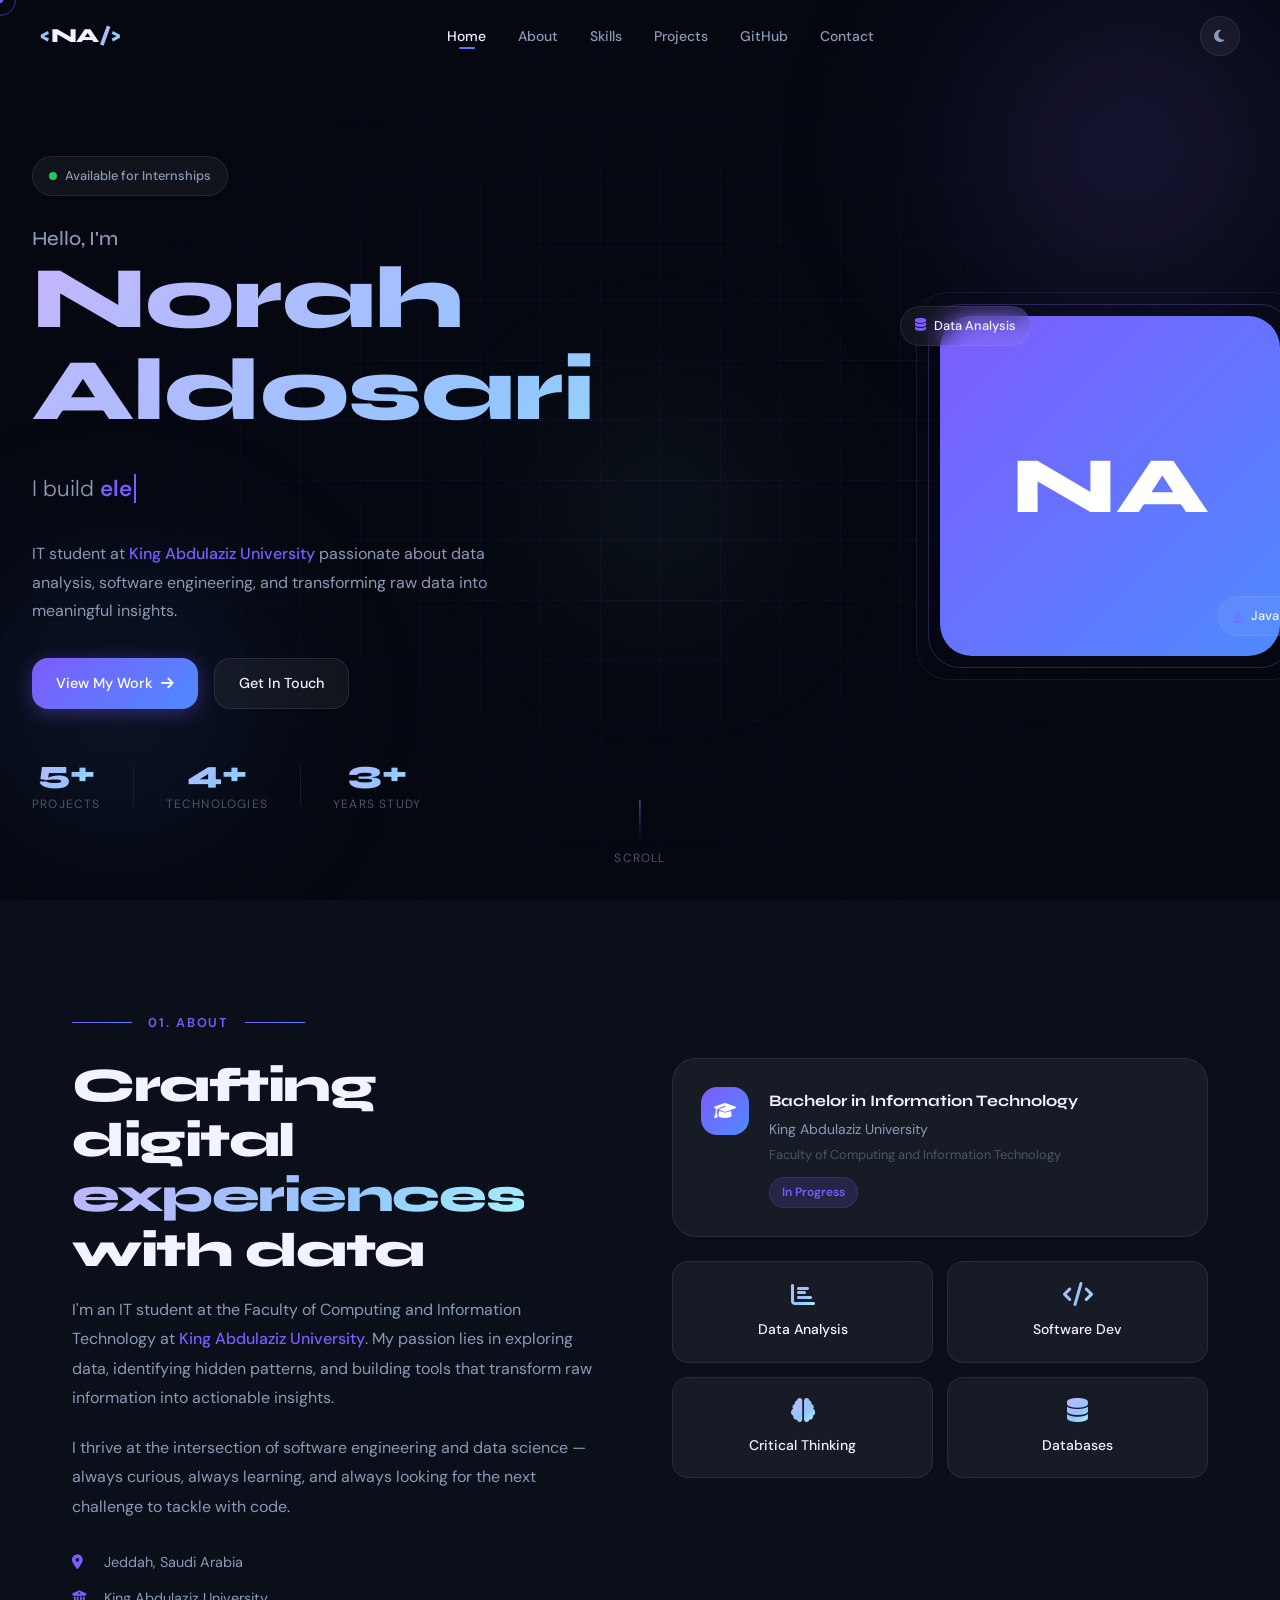
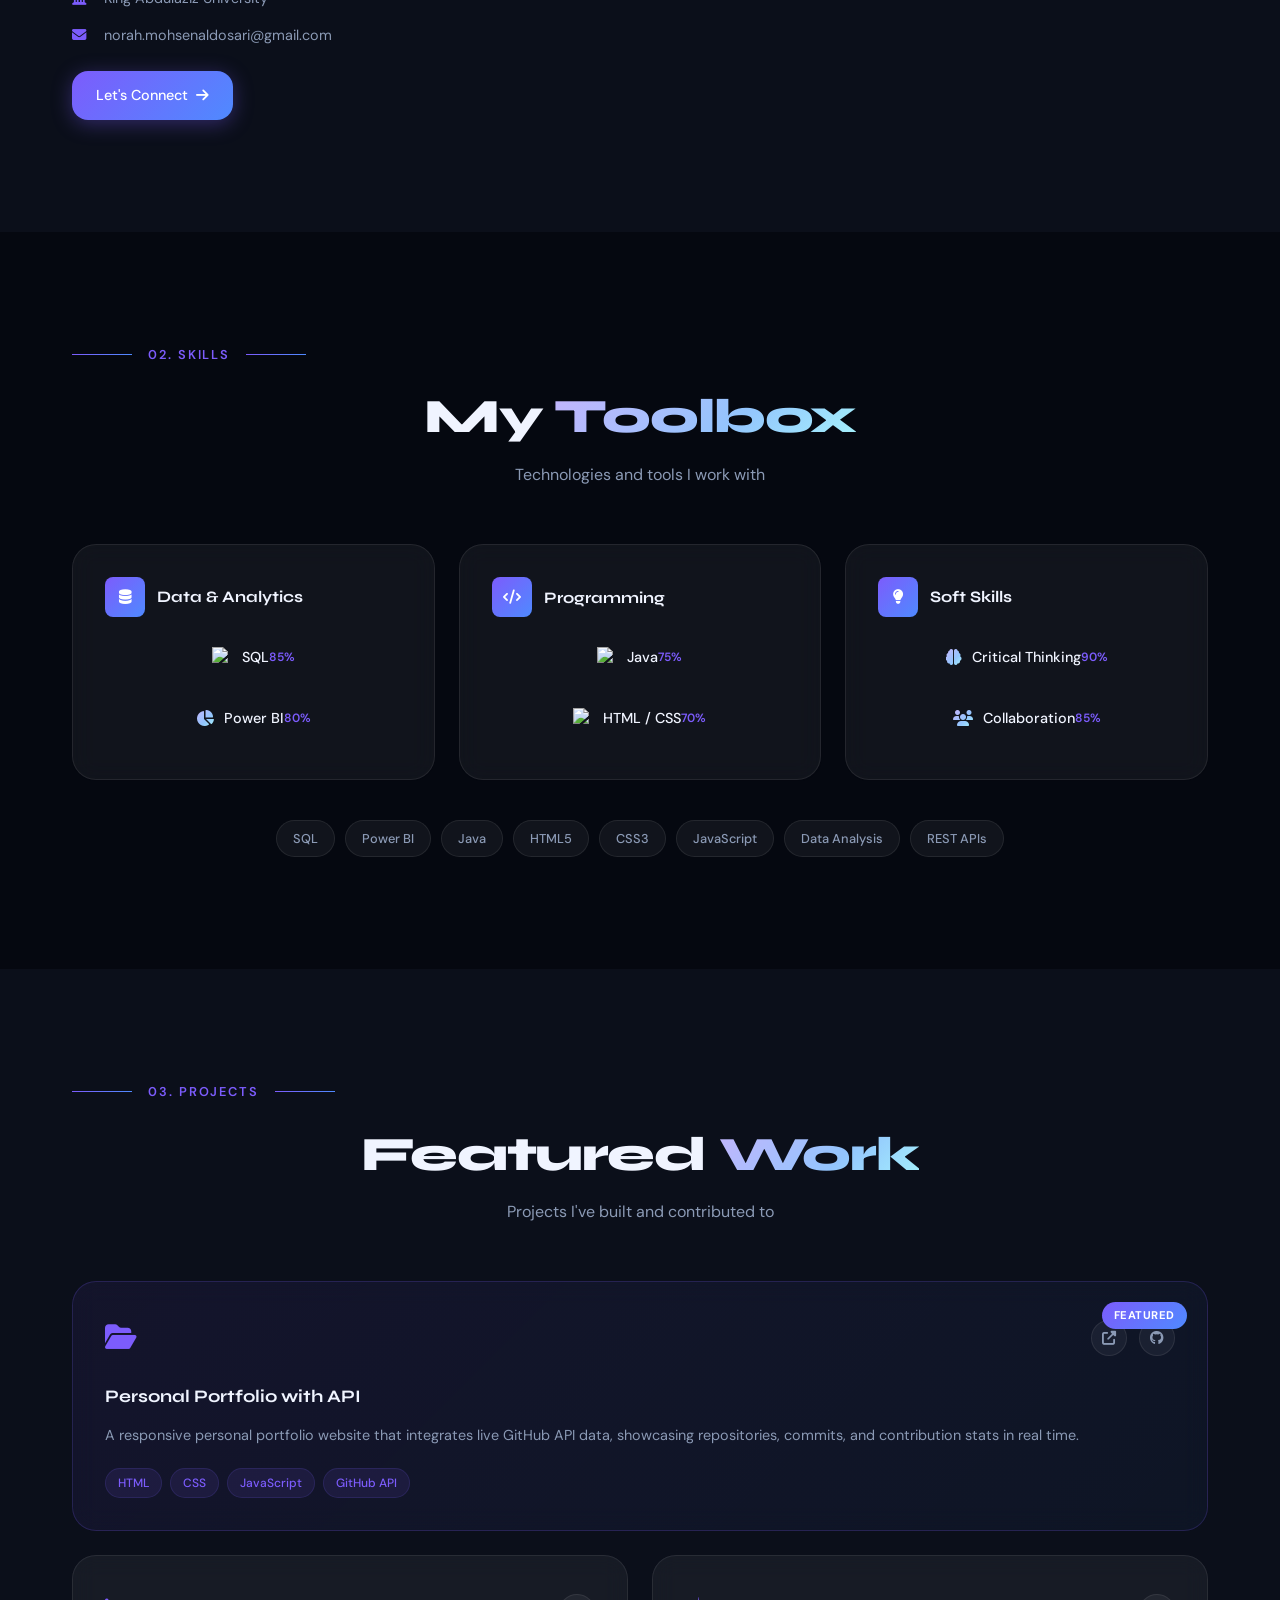
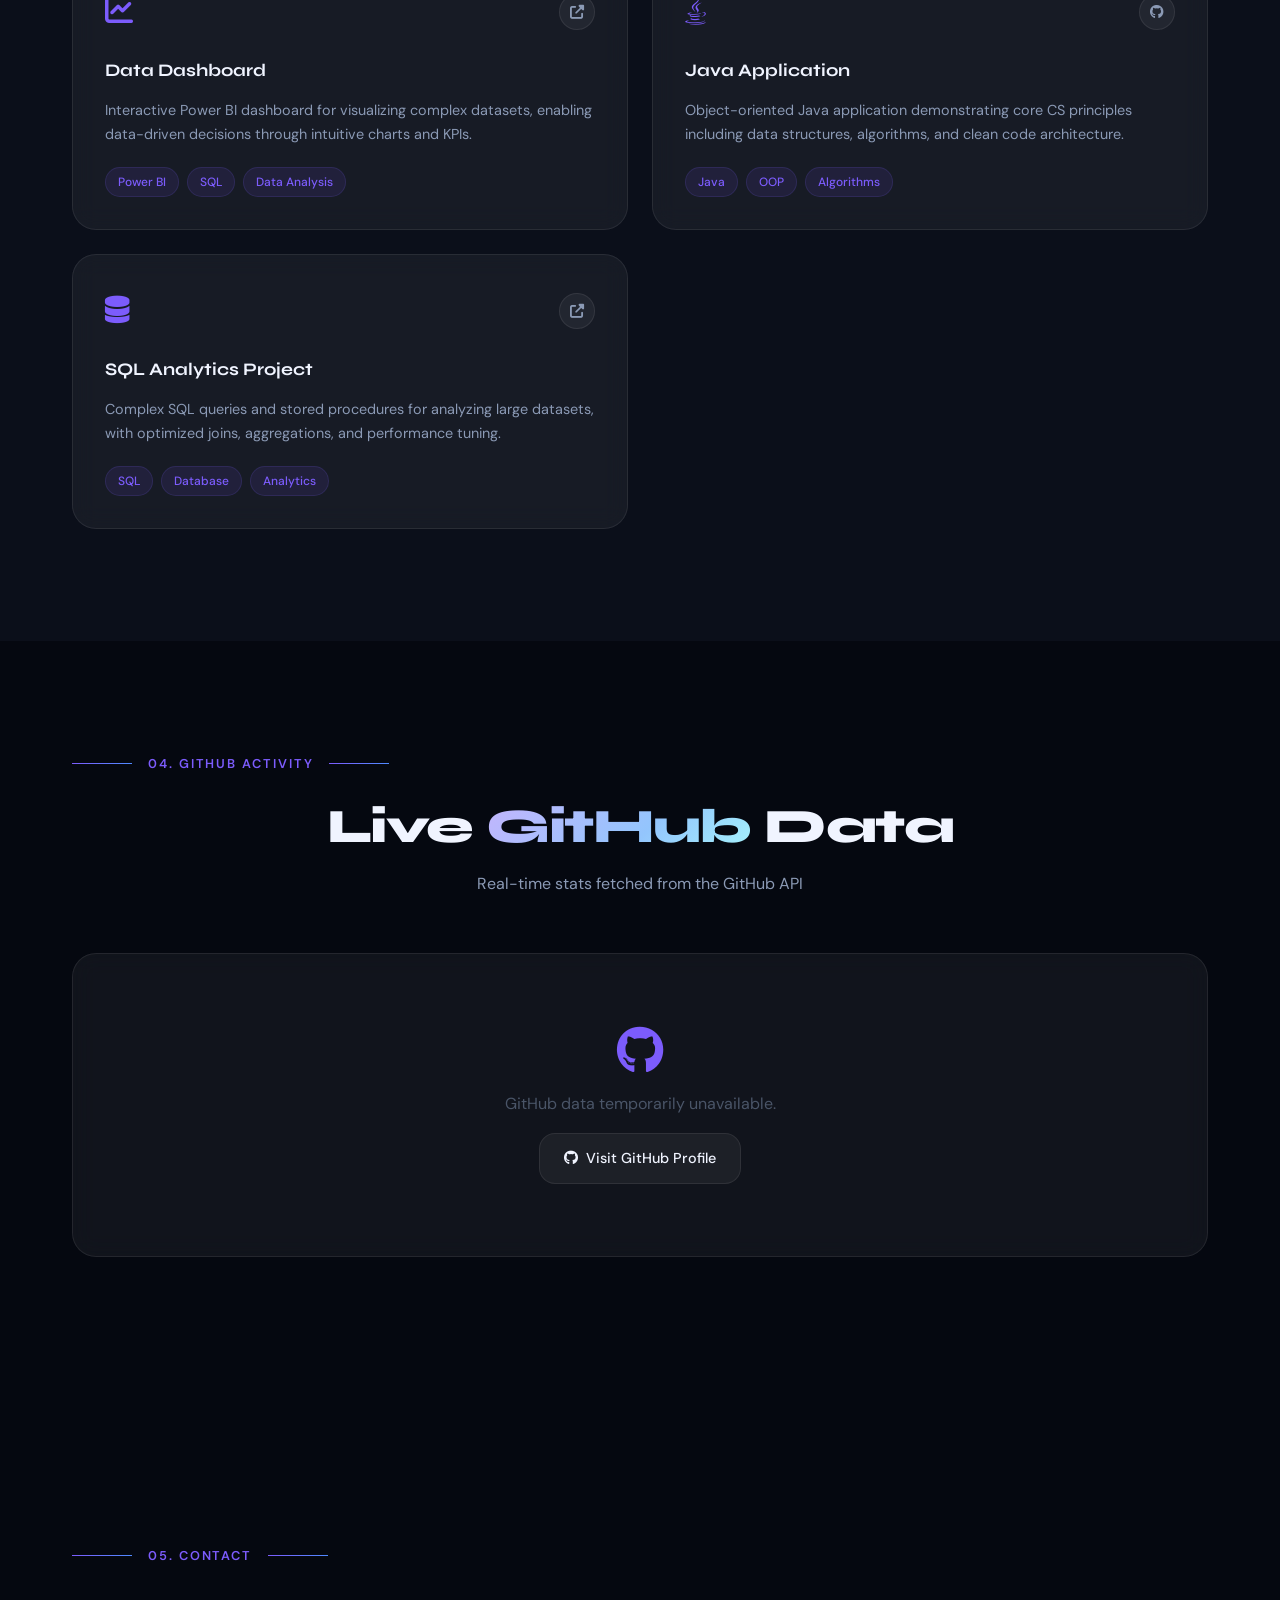
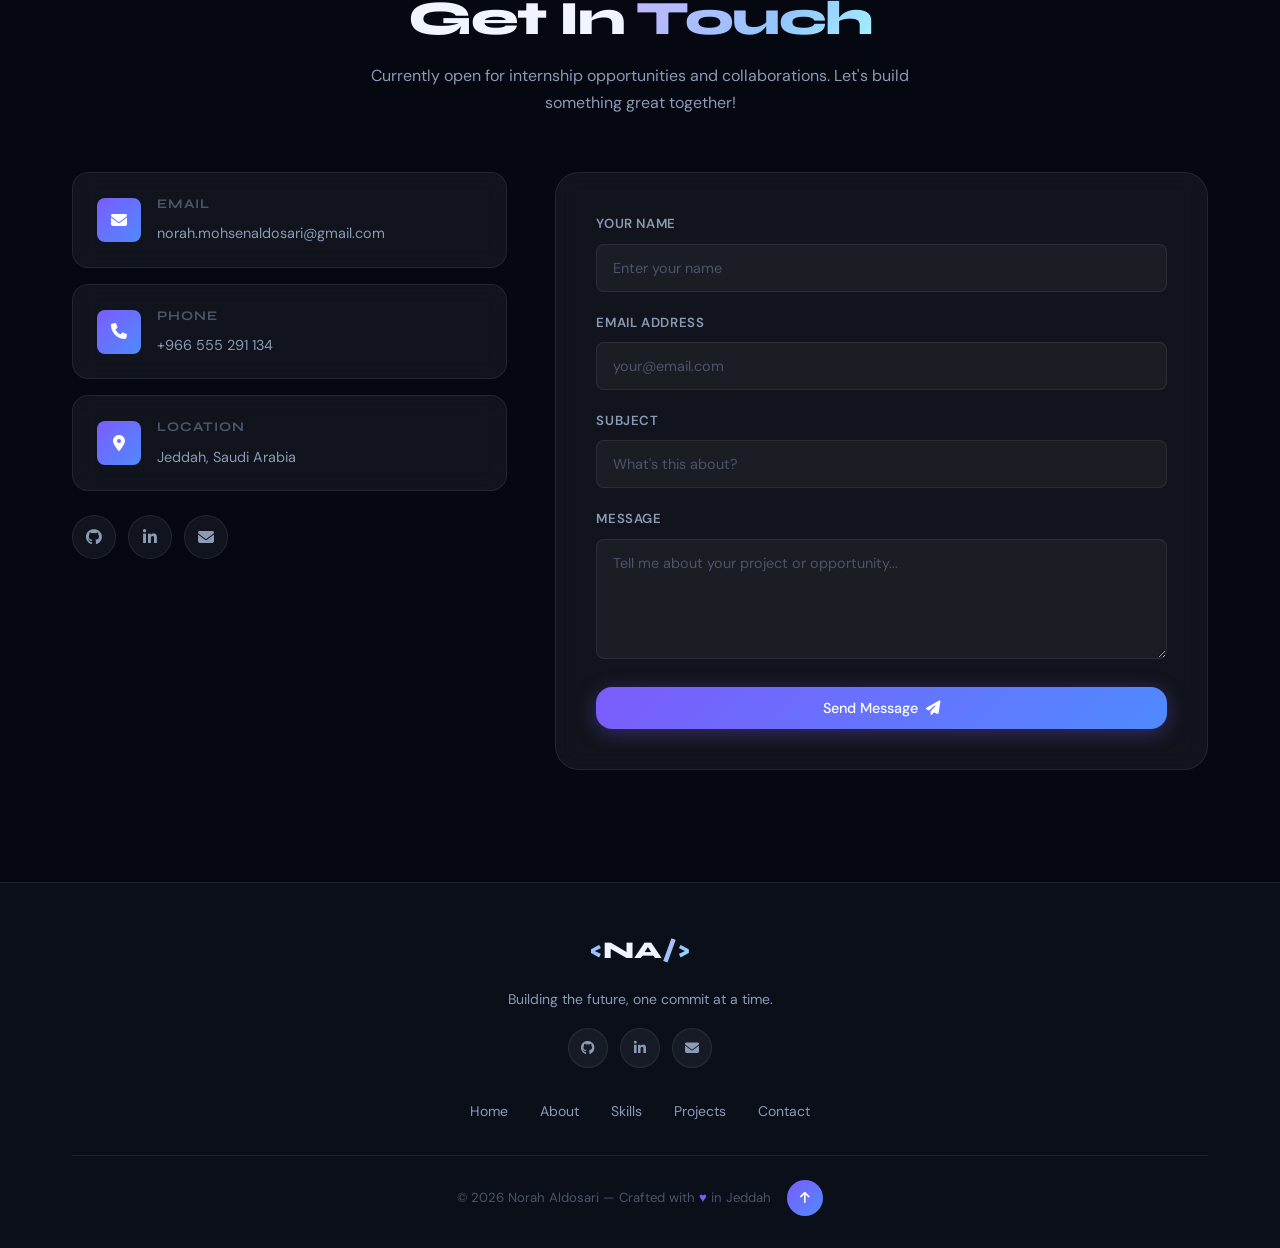
==== commit 3786c5be: "Rename index (1).html to index.html" ====
--- a/index.html
+++ b/index.html
@@ -156,7 +156,7 @@
             </div>
             <div class="detail-item">
               <i class="fas fa-envelope"></i>
-              <a href="mailto:noram4498@email.com">noram4498@email.com</a>
+              <a href="mailto:norah.mohsenaldosari@gmail.com">norah.mohsenaldosari@gmail.com</a>
             </div>
           </div>
           <a href="#contact" class="btn btn-primary mt-2">
@@ -436,62 +436,12 @@
     </div>
   </section>
 
-  <!-- Schedule / Availability -->
-  <section id="schedule" class="section schedule-section">
-    <div class="container">
-      <div class="section-label reveal">
-        <span class="label-line"></span>
-        <span>05. Schedule</span>
-        <span class="label-line"></span>
-      </div>
-      <h2 class="section-title centered reveal">Weekly <em>Schedule</em></h2>
-      <p class="section-sub reveal">My availability and study routine</p>
-      <div class="schedule-grid reveal" id="scheduleGrid">
-        <div class="schedule-card glass">
-          <div class="day-header">Sunday</div>
-          <div class="schedule-items">
-            <div class="sch-item"><span class="sch-time">9:00 AM</span><span class="sch-task">Data Structures</span></div>
-            <div class="sch-item"><span class="sch-time">2:00 PM</span><span class="sch-task">SQL Practice</span></div>
-          </div>
-        </div>
-        <div class="schedule-card glass">
-          <div class="day-header">Monday</div>
-          <div class="schedule-items">
-            <div class="sch-item"><span class="sch-time">10:00 AM</span><span class="sch-task">Java Programming</span></div>
-            <div class="sch-item"><span class="sch-time">3:00 PM</span><span class="sch-task">Power BI</span></div>
-          </div>
-        </div>
-        <div class="schedule-card glass active-day">
-          <div class="day-header">Tuesday</div>
-          <div class="schedule-items">
-            <div class="sch-item"><span class="sch-time">9:00 AM</span><span class="sch-task">University Lectures</span></div>
-            <div class="sch-item"><span class="sch-time">4:00 PM</span><span class="sch-task">Project Work</span></div>
-          </div>
-        </div>
-        <div class="schedule-card glass">
-          <div class="day-header">Wednesday</div>
-          <div class="schedule-items">
-            <div class="sch-item"><span class="sch-time">11:00 AM</span><span class="sch-task">Algorithm Study</span></div>
-            <div class="sch-item"><span class="sch-time">5:00 PM</span><span class="sch-task">Open Source</span></div>
-          </div>
-        </div>
-        <div class="schedule-card glass">
-          <div class="day-header">Thursday</div>
-          <div class="schedule-items">
-            <div class="sch-item"><span class="sch-time">10:00 AM</span><span class="sch-task">Data Analysis</span></div>
-            <div class="sch-item"><span class="sch-time">2:00 PM</span><span class="sch-task">Portfolio Update</span></div>
-          </div>
-        </div>
-      </div>
-    </div>
-  </section>
-
   <!-- Contact Section -->
   <section id="contact" class="section contact">
     <div class="container">
       <div class="section-label reveal">
         <span class="label-line"></span>
-        <span>06. Contact</span>
+        <span>05. Contact</span>
         <span class="label-line"></span>
       </div>
       <h2 class="section-title centered reveal">Get In <em>Touch</em></h2>
@@ -505,14 +455,14 @@
             <div class="contact-icon"><i class="fas fa-envelope"></i></div>
             <div>
               <h4>Email</h4>
-              <a href="mailto:noram4498@email.com">noram4498@email.com</a>
+              <a href="mailto:norah.mohsenaldosari@gmail.com">norah.mohsenaldosari@gmail.com</a>
             </div>
           </div>
           <div class="contact-card glass">
             <div class="contact-icon"><i class="fas fa-phone"></i></div>
             <div>
               <h4>Phone</h4>
-              <a href="tel:+966500000000">+966 50 000 0000</a>
+              <a href="tel:+966555291134">+966 555 291 134</a>
             </div>
           </div>
           <div class="contact-card glass">
@@ -529,7 +479,7 @@
             <a href="https://linkedin.com" target="_blank" class="social-btn" aria-label="LinkedIn">
               <i class="fab fa-linkedin-in"></i>
             </a>
-            <a href="mailto:noram4498@email.com" class="social-btn" aria-label="Email">
+            <a href="mailto:norah.mohsenaldosari@gmail.com" class="social-btn" aria-label="Email">
               <i class="fas fa-envelope"></i>
             </a>
           </div>
@@ -575,7 +525,7 @@
         <div class="footer-social">
           <a href="https://github.com/norahmohsenaldosari" target="_blank" aria-label="GitHub"><i class="fab fa-github"></i></a>
           <a href="#" target="_blank" aria-label="LinkedIn"><i class="fab fa-linkedin-in"></i></a>
-          <a href="mailto:noram4498@email.com" aria-label="Email"><i class="fas fa-envelope"></i></a>
+          <a href="mailto:norah.mohsenaldosari@gmail.com" aria-label="Email"><i class="fas fa-envelope"></i></a>
         </div>
       </div>
       <div class="footer-nav">
--- a/style.css
+++ b/style.css
@@ -1370,61 +1370,6 @@
   font-weight: 700;
   font-size: 1.1rem;
   margin-bottom: 1rem;
-}
-
-/* ─── Schedule ─── */
-.schedule-section { background: var(--bg-secondary); }
-
-.schedule-grid {
-  display: grid;
-  grid-template-columns: repeat(5, 1fr);
-  gap: 1rem;
-}
-
-.schedule-card {
-  border-radius: var(--radius-md);
-  padding: 1.25rem;
-  transition: var(--transition);
-}
-
-.schedule-card:hover {
-  transform: translateY(-3px);
-  background: var(--glass-hover);
-}
-
-.schedule-card.active-day {
-  border-color: rgba(124,92,252,0.3);
-  background: rgba(124,92,252,0.05);
-}
-
-.day-header {
-  font-family: var(--font-display);
-  font-weight: 700;
-  font-size: 0.875rem;
-  color: var(--accent);
-  margin-bottom: 1rem;
-  padding-bottom: 0.75rem;
-  border-bottom: 1px solid var(--glass-border);
-  text-transform: uppercase;
-  letter-spacing: 0.05em;
-}
-
-.schedule-items { display: flex; flex-direction: column; gap: 0.75rem; }
-
-.sch-item {
-  display: flex;
-  flex-direction: column;
-  gap: 0.125rem;
-}
-
-.sch-time {
-  font-size: 0.7rem;
-  color: var(--text-muted);
-}
-
-.sch-task {
-  font-size: 0.8rem;
-  font-weight: 500;
 }
 
 /* ─── Contact ─── */
